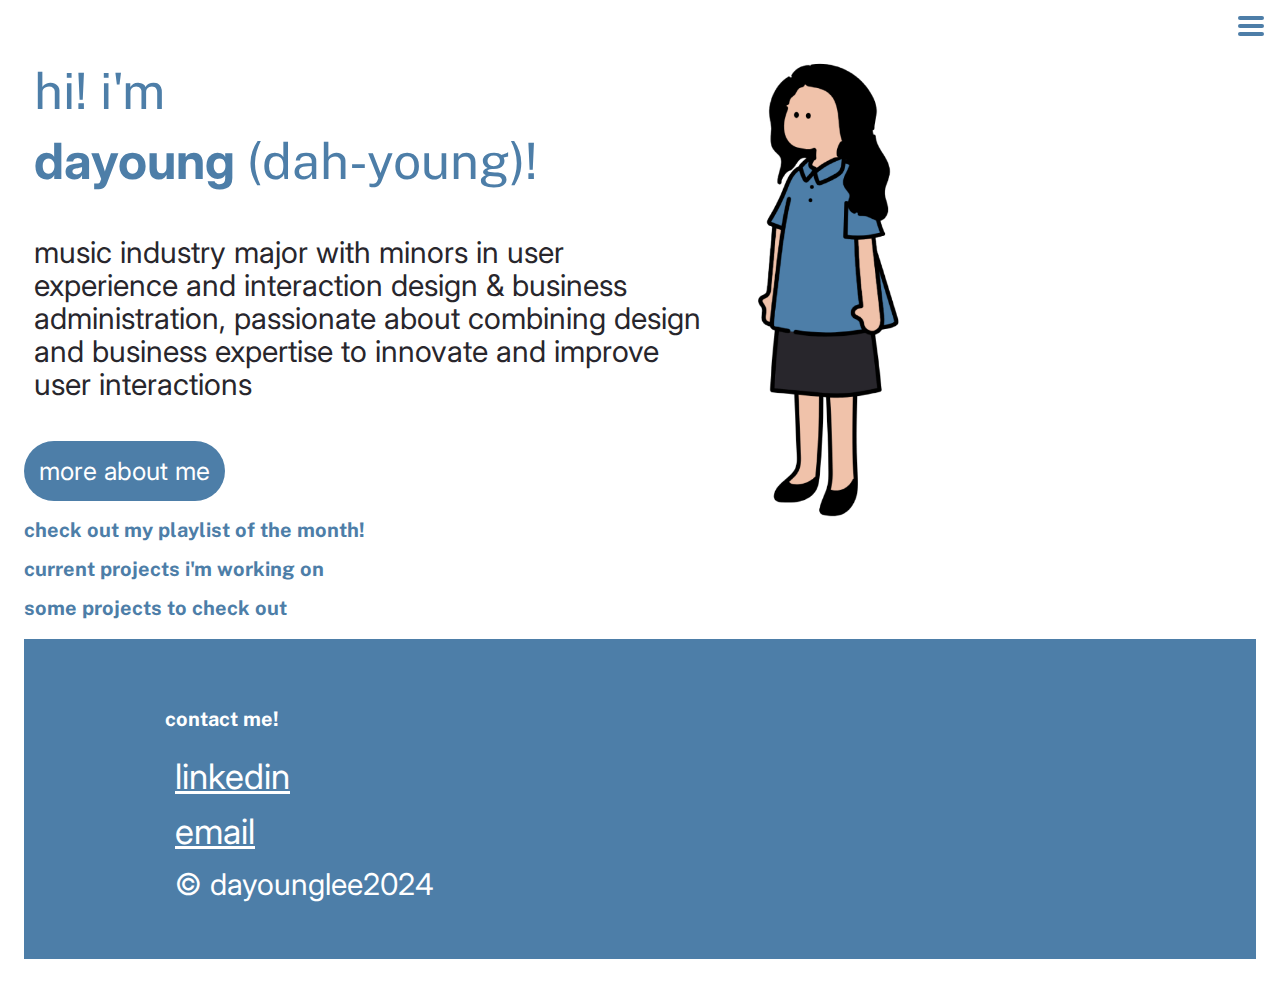
==== index.html @ 476593b4 ":memo:" ====
<!DOCTYPE html>
<html lang="en">
<head>
 <meta charset="UTF-8">
 <title>home</title>

 <link rel="normalize" href="styles/normalizesheet.css">
 <link rel="stylesheet" href="styles/stylesheet.css">
<link rel="aboutme" href="aboutme.html">
<link rel="myprojects" href="myprojects.html">
<link rel="resume" href="resume.html">
</head>

<body class="homepage">
    <header>
        <input type="checkbox" id="nav-toggle" class="nav-toggle" hidden>
        <label for="nav-toggle" class="nav-toggle-label">
            <span></span>
            <span></span>
            <span></span>
        </label>
        <nav>
            <ul>
                <li>about me!</li>
                    <a href="aboutme.html"></a>
                <li>resume!</li>
                    <a href="resume.html"></a>
                <li>my projects!</li>
                    <a href="myprojects.html"></a>
            </ul>
        </nav>
    </header>

    <h1>hi! i'm</h1>
    <h1><b>dayoung</b> (dah-young)!</h1>
    <p>music industry major with minors in user experience and interaction design & business administration, passionate about combining design and business expertise to innovate and improve user interactions</p>
<div class= "image-container">
    <img src="media/images/pictureofme.png" alt="homepageimage" width="210" >
</div>
<a href="aboutme.html" class="btn-link">more about me</a>

<!--insert playlist -->
<h3>
    check out my playlist of the month!
</h3>

<h3>current projects i'm working on</h3>

<h3>some projects to check out</h3>


<footer class ="footer">
    <div class="footer-content">
        <h3>contact me!</h3>
        <p><a href="https://www.linkedin.com/in/dayoung-lee-/" target="_blank">linkedin</a></p>
        <p><a href="mailto:dayounglee526@gmail.com">email</a></p>
        <p>&copy; dayounglee2024</p>
    </div>
</footer>



</body>
---- styles/normalizesheet.css ----
/*! normalize.css v8.0.1 | MIT License | github.com/necolas/normalize.css */

/* Document
   ========================================================================== */

/**
 * 1. Correct the line height in all browsers.
 * 2. Prevent adjustments of font size after orientation changes in iOS.
 */

 html {
    line-height: 1.15; /* 1 */
    -webkit-text-size-adjust: 100%; /* 2 */
  }
  
  /* Sections
     ========================================================================== */
  
  /**
   * Remove the margin in all browsers.
   */
  
  body {
    margin: 0;
  }
  
  /**
   * Render the `main` element consistently in IE.
   */
  
  main {
    display: block;
  }
  
  /**
   * Correct the font size and margin on `h1` elements within `section` and
   * `article` contexts in Chrome, Firefox, and Safari.
   */
  
  h1 {
    font-size: 2em;
    margin: 0.67em 0;
  }
  
  /* Grouping content
     ========================================================================== */
  
  /**
   * 1. Add the correct box sizing in Firefox.
   * 2. Show the overflow in Edge and IE.
   */
  
  hr {
    box-sizing: content-box; /* 1 */
    height: 0; /* 1 */
    overflow: visible; /* 2 */
  }
  
  /**
   * 1. Correct the inheritance and scaling of font size in all browsers.
   * 2. Correct the odd `em` font sizing in all browsers.
   */
  
  pre {
    font-family: monospace, monospace; /* 1 */
    font-size: 1em; /* 2 */
  }
  
  /* Text-level semantics
     ========================================================================== */
  
  /**
   * Remove the gray background on active links in IE 10.
   */
  
  a {
    background-color: transparent;
  }
  
  /**
   * 1. Remove the bottom border in Chrome 57-
   * 2. Add the correct text decoration in Chrome, Edge, IE, Opera, and Safari.
   */
  
  abbr[title] {
    border-bottom: none; /* 1 */
    text-decoration: underline; /* 2 */
    text-decoration: underline dotted; /* 2 */
  }
  
  /**
   * Add the correct font weight in Chrome, Edge, and Safari.
   */
  
  b,
  strong {
    font-weight: bolder;
  }
  
  /**
   * 1. Correct the inheritance and scaling of font size in all browsers.
   * 2. Correct the odd `em` font sizing in all browsers.
   */
  
  code,
  kbd,
  samp {
    font-family: monospace, monospace; /* 1 */
    font-size: 1em; /* 2 */
  }
  
  /**
   * Add the correct font size in all browsers.
   */
  
  small {
    font-size: 80%;
  }
  
  /**
   * Prevent `sub` and `sup` elements from affecting the line height in
   * all browsers.
   */
  
  sub,
  sup {
    font-size: 75%;
    line-height: 0;
    position: relative;
    vertical-align: baseline;
  }
  
  sub {
    bottom: -0.25em;
  }
  
  sup {
    top: -0.5em;
  }
  
  /* Embedded content
     ========================================================================== */
  
  /**
   * Remove the border on images inside links in IE 10.
   */
  
  img {
    border-style: none;
  }
  
  /* Forms
     ========================================================================== */
  
  /**
   * 1. Change the font styles in all browsers.
   * 2. Remove the margin in Firefox and Safari.
   */
  
  button,
  input,
  optgroup,
  select,
  textarea {
    font-family: inherit; /* 1 */
    font-size: 100%; /* 1 */
    line-height: 1.15; /* 1 */
    margin: 0; /* 2 */
  }
  
  /**
   * Show the overflow in IE.
   * 1. Show the overflow in Edge.
   */
  
  button,
  input { /* 1 */
    overflow: visible;
  }
  
  /**
   * Remove the inheritance of text transform in Edge, Firefox, and IE.
   * 1. Remove the inheritance of text transform in Firefox.
   */
  
  button,
  select { /* 1 */
    text-transform: none;
  }
  
  /**
   * Correct the inability to style clickable types in iOS and Safari.
   */
  
  button,
  [type="button"],
  [type="reset"],
  [type="submit"] {
    -webkit-appearance: button;
  }
  
  /**
   * Remove the inner border and padding in Firefox.
   */
  
  button::-moz-focus-inner,
  [type="button"]::-moz-focus-inner,
  [type="reset"]::-moz-focus-inner,
  [type="submit"]::-moz-focus-inner {
    border-style: none;
    padding: 0;
  }
  
  /**
   * Restore the focus styles unset by the previous rule.
   */
  
  button:-moz-focusring,
  [type="button"]:-moz-focusring,
  [type="reset"]:-moz-focusring,
  [type="submit"]:-moz-focusring {
    outline: 1px dotted ButtonText;
  }
  
  /**
   * Correct the padding in Firefox.
   */
  
  fieldset {
    padding: 0.35em 0.75em 0.625em;
  }
  
  /**
   * 1. Correct the text wrapping in Edge and IE.
   * 2. Correct the color inheritance from `fieldset` elements in IE.
   * 3. Remove the padding so developers are not caught out when they zero out
   *    `fieldset` elements in all browsers.
   */
  
  legend {
    box-sizing: border-box; /* 1 */
    color: inherit; /* 2 */
    display: table; /* 1 */
    max-width: 100%; /* 1 */
    padding: 0; /* 3 */
    white-space: normal; /* 1 */
  }
  
  /**
   * Add the correct vertical alignment in Chrome, Firefox, and Opera.
   */
  
  progress {
    vertical-align: baseline;
  }
  
  /**
   * Remove the default vertical scrollbar in IE 10+.
   */
  
  textarea {
    overflow: auto;
  }
  
  /**
   * 1. Add the correct box sizing in IE 10.
   * 2. Remove the padding in IE 10.
   */
  
  [type="checkbox"],
  [type="radio"] {
    box-sizing: border-box; /* 1 */
    padding: 0; /* 2 */
  }
  
  /**
   * Correct the cursor style of increment and decrement buttons in Chrome.
   */
  
  [type="number"]::-webkit-inner-spin-button,
  [type="number"]::-webkit-outer-spin-button {
    height: auto;
  }
  
  /**
   * 1. Correct the odd appearance in Chrome and Safari.
   * 2. Correct the outline style in Safari.
   */
  
  [type="search"] {
    -webkit-appearance: textfield; /* 1 */
    outline-offset: -2px; /* 2 */
  }
  
  /**
   * Remove the inner padding in Chrome and Safari on macOS.
   */
  
  [type="search"]::-webkit-search-decoration {
    -webkit-appearance: none;
  }
  
  /**
   * 1. Correct the inability to style clickable types in iOS and Safari.
   * 2. Change font properties to `inherit` in Safari.
   */
  
  ::-webkit-file-upload-button {
    -webkit-appearance: button; /* 1 */
    font: inherit; /* 2 */
  }
  
  /* Interactive
     ========================================================================== */
  
  /*
   * Add the correct display in Edge, IE 10+, and Firefox.
   */
  
  details {
    display: block;
  }
  
  /*
   * Add the correct display in all browsers.
   */
  
  summary {
    display: list-item;
  }
  
  /* Misc
     ========================================================================== */
  
  /**
   * Add the correct display in IE 10+.
   */
  
  template {
    display: none;
  }
  
  /**
   * Add the correct display in IE 10.
   */
  
  [hidden] {
    display: none;
  }
---- styles/stylesheet.css ----
@font-face {
    font-family: Inter;
    src: url(../media/fonts/Inter.woff2);
    font-weight: 100 900;
    font-style: normal;
}
@font-face {
    font-family: PublicSans;
    src: url(../media/fonts/PublicSans.woff2);
    font-weight: 100 900;
    font-style: normal;
}

html{
    background-color: #FFFFFF;
}

* {
    box-sizing: border-box;
}

body{
    padding: 16px;
}

header {
    padding: 1rem;
    position: relative;
}

header label {
    cursor: pointer;
    height: 1.25rem;
    position: fixed;
    right: 1rem;
    top: 1rem;
    width: 1.625rem;
    z-index: 1001;
}

header label span {
    background-color: #4D7EA8;
    border-radius: 2px;
    display: block;
    height: 4px;
    position: absolute;
    width: 100%;
    transform-origin: left;
}

header label span:nth-child(1) {
    top: 0;
}

header label span:nth-child(2) {
    top: 0.5rem;
}

header label span:nth-child(3) {
    top: 1rem;
}

nav {
    background: #FFFFFF;
    height: 100vh;
    width: 18.75rem;
    position: fixed;
    right: -300px;
    top: 0;
    z-index: 1000;
}

nav ul{
    list-style: none;
    margin: 0;
    padding: 4rem;
}

nav ul li{
    margin-bottom: 1rem;
}

nav ul li a {
    color: #28262C;
    text-decoration: none;
    font-size: 25px;
}

.nav-toggle:checked ~ nav{
    right:0;
}
.nav-toggle:checked ~ .nav-toggle-label span:nth-child(1){
    transform: rotate(45deg);
    top: -2px;
}

.nav-toggle:checked ~ .nav-toggle-label span:nth-child(2){
    opacity: 0;
}

.nav-toggle:checked~.nav-toggle-label span:nth-child(3){
    transform:rotate(-45deg);
}

footer{
    background-color: #4D7EA8;
    padding: 25px 0;
}

.footer-content{
    max-width: 1000px;
    margin: 0 auto;
    padding: 25px;
    text-align: left;
}

footer .footer-content p{
    color: #FFFFFF;
    font-size: 30px;
    font-family: "Inter";
    line-height: 1;
    margin: 0;
}

footer .footer-content a{
    color: #FFFFFF;
    font-size: 35px;
    font-family: "Inter";
}
footer .footer-content h3 {
    color: #FFFFFF;
    font-family: "PublicSans";
    font-size: 20px;
    font-weight: 700;
    padding: 0; 
    line-height: 1;
}
:link {
    font-family: "Inter";
    color: #28262C;
}
:visited{
    font-family: "Inter";
    color: #4D7EA8;
}

h1, h2{
    font-family: "PublicSans";
    color: #4D7EA8;
    font-size: 50px;
    font-weight: 400;
    line-height: 1;
    margin: 0;
    padding: 10px;
}
b {
    font-weight: 700;
    font-family: "Inter";
}

u{
    font-family: "Inter";
    color: #28262C;
    font-size: 20px;
}

h3, h4 {
    font-family: "Inter";
    color:#28262C;
    font-size: 1.8rem;
    line-height: 1.2rem;
}

.homepage p {
    color: #28262C;
    font-size: 30px;
    font-family: "Inter";
    line-height: 110%;
    width: 700px;
    padding: 10px;
      
}
.homepage h3{
    color:#4D7EA8;
    font-size: 20px;
    font-family: "PublicSans";
}

.btn-link{
    display: inline-block;
    padding: 15px;
    background-color: #4D7EA8;
    border-radius:30px;
    text-align: center;
    cursor: pointer;
    border: none;
    text-decoration: none;
    color:#FFFFFF;
    font-size: 25px;
}

.resumepage ul, p, li {
    font-family: "Inter";
    color: #28262C;
    font-style: normal;
    font-weight: 400;
    font-size: 25px;
}

.about-me-image {
    width: 500px;
    height: auto;
  display: block;
  margin: auto;
}

.resumepage p + ul li{
    font-family: "Inter";
    color: #28262C;
    font-style: normal;
    font-weight: 400;
    font-size: 12px;
}

.image-container{
    position: absolute;
    top: 0;
    left:700px;
    padding: 20px;
}

.resumepage h1, h2{
    text-align: center;
    margin: 0;

}
.resumepage h4{
    font-size: 16px;
}
.resumepage p{
    font-size:14px;
}

.TargetAudiencePicture{
    width:383px;
    height: auto;
    display: block;
    margin: auto;
}

.MiaHarrisonRectangle{
    width: 500px;
    padding:26px;
    line-height: 170%;
    background-color: #7E85C7;
    font-size: 20px;
    border-radius: 28px;
    display: block;
    margin: auto;
}

.MiaHarrisonRectangle h4{
    font-size: 40px;
    margin-top:1px;
    color: #FFFFFF;
    text-align: left;
}

.MiaHarrisonRectangle p{
    font-size: 30px;
    text-align: left;
    color:#FFFFFF;
}
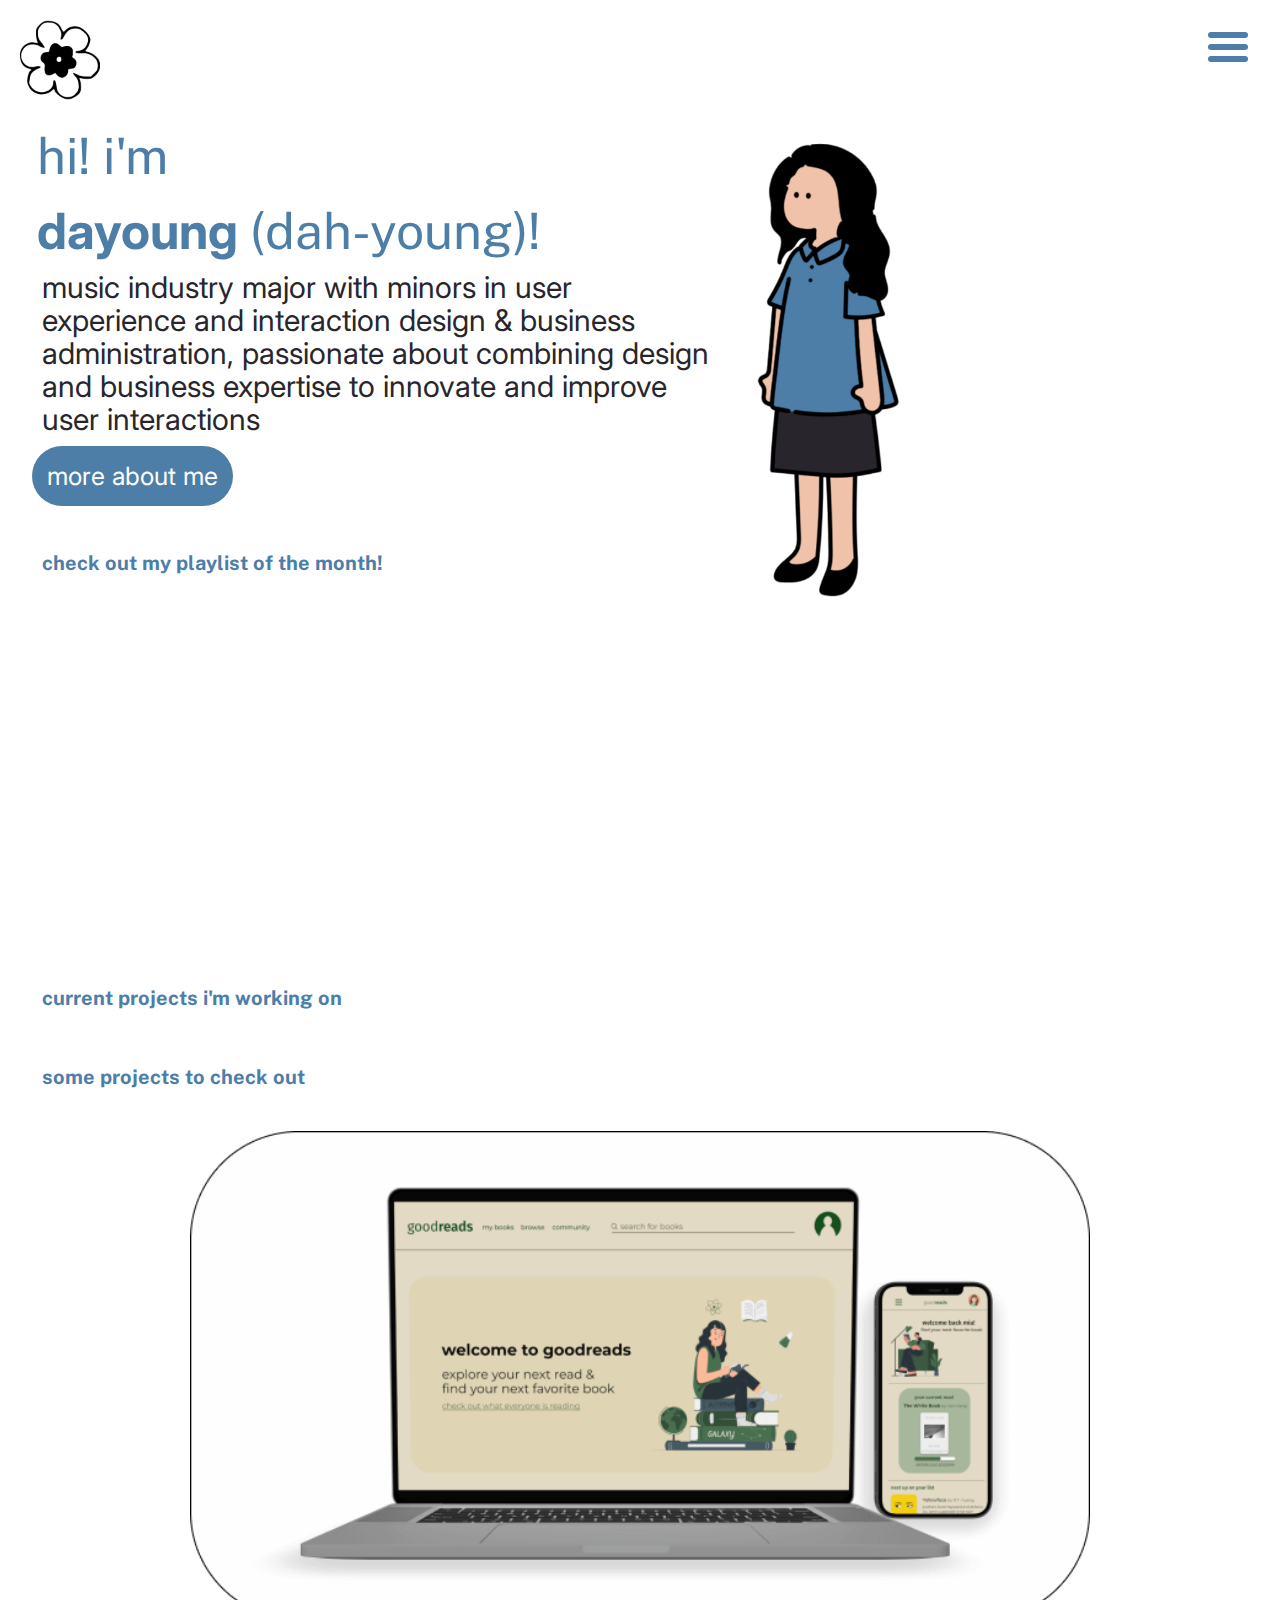
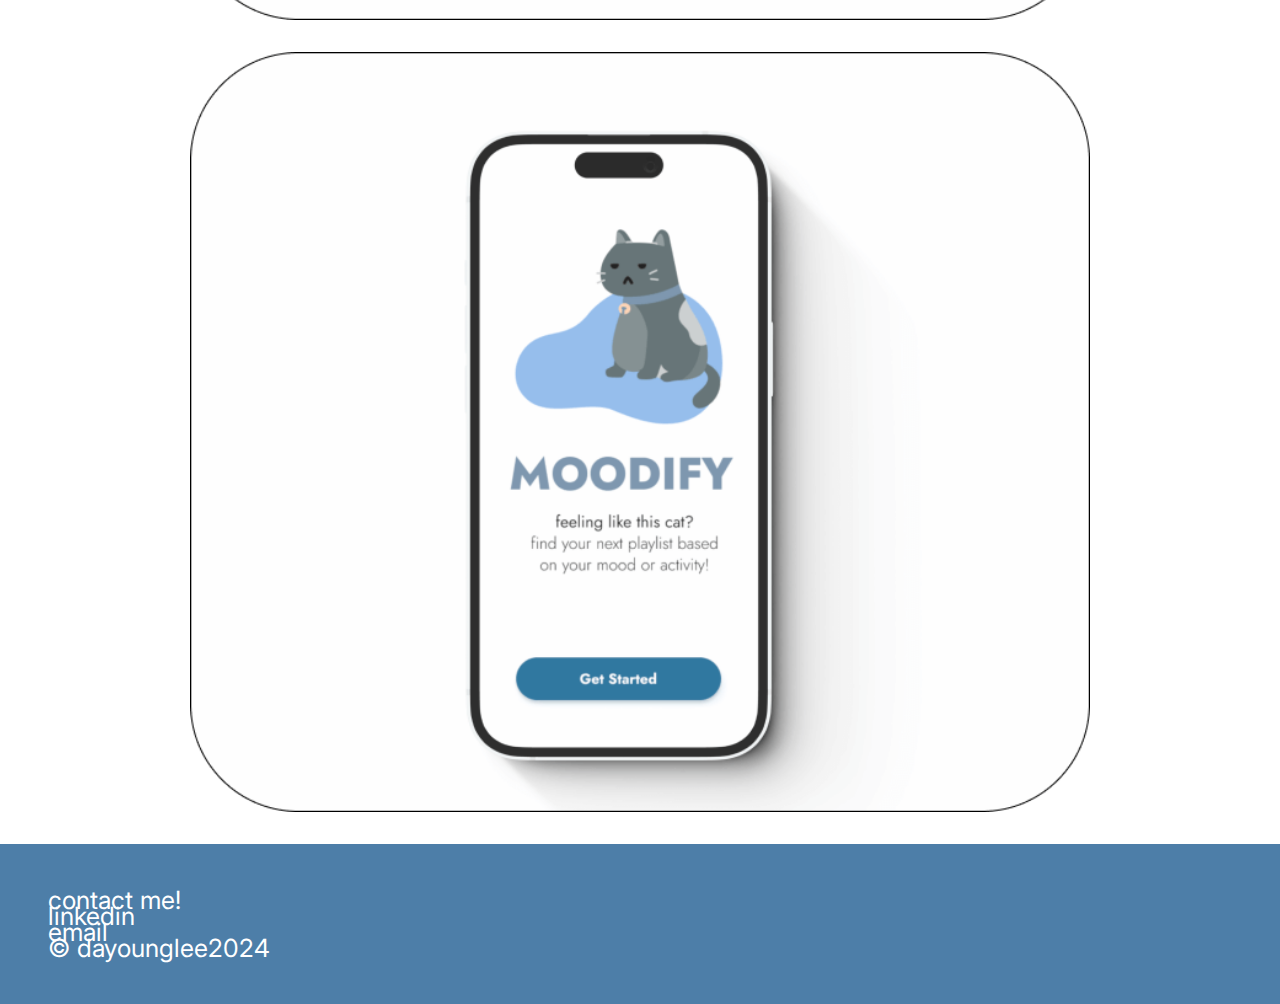
==== commit 3d65eeef: "Add features" ====
--- a/index.html
+++ b/index.html
@@ -12,6 +12,9 @@
 </head>
 
 <body class="homepage">
+    <a href="index.html" class="logo">
+        <img src="media/images/logo.png" alt="homepagelogo" width="60">
+    </a>
     <header>
         <input type="checkbox" id="nav-toggle" class="nav-toggle" hidden>
         <label for="nav-toggle" class="nav-toggle-label">
@@ -21,41 +24,43 @@
         </label>
         <nav>
             <ul>
-                <li>about me!</li>
-                    <a href="aboutme.html"></a>
-                <li>resume!</li>
-                    <a href="resume.html"></a>
-                <li>my projects!</li>
-                    <a href="myprojects.html"></a>
+                <li><a href="aboutme.html">about me!</a></li>
+                <li><a href="resume.html">resume!</a></li>
+                <li><a href="myprojects.html">my projects!</a></li>
             </ul>
         </nav>
     </header>
-
-    <h1>hi! i'm</h1>
-    <h1><b>dayoung</b> (dah-young)!</h1>
-    <p>music industry major with minors in user experience and interaction design & business administration, passionate about combining design and business expertise to innovate and improve user interactions</p>
+<section class="body-content">
+    <h1 class="hihomepage">hi! i'm</h1>
+    <h1 class="dayounghomepage"><b>dayoung</b> (dah-young)!</h1>
+    <p class="introhomepage">music industry major with minors in user experience and interaction design & business administration, passionate about combining design and business expertise to innovate and improve user interactions</p>
 <div class= "image-container">
-    <img src="media/images/pictureofme.png" alt="homepageimage" width="210" >
+    <img src="media/images/pictureofme.png" alt="homepageimage" width="210">
 </div>
 <a href="aboutme.html" class="btn-link">more about me</a>
 
-<!--insert playlist -->
 <h3>
     check out my playlist of the month!
 </h3>
 
+<iframe style="border-radius:12px" src="https://open.spotify.com/embed/playlist/3CpwSJPorOxnlAeedYcwXU?utm_source=generator&theme=0" width="100%" height="352" frameBorder="0" allowfullscreen="" allow="autoplay; clipboard-write; encrypted-media; fullscreen; picture-in-picture" loading="lazy"></iframe>
+
 <h3>current projects i'm working on</h3>
+
 
 <h3>some projects to check out</h3>
 
+</section>
+<div class="project-container">
+    <a href="projects-GOODREADS.html" target="_blank"><img src="media/images/GoodreadsMockup.png" class="goodreadsmockup-img"alt="goodreadsmockup" width="900"></a>
+    <img src="media/images/MockupMoodify.png" class="moodifymockup-img" alt="moodifymockup" width="900">
+</div>
 
 <footer class ="footer">
-    <div class="footer-content">
-        <h3>contact me!</h3>
-        <p><a href="https://www.linkedin.com/in/dayoung-lee-/" target="_blank">linkedin</a></p>
-        <p><a href="mailto:dayounglee526@gmail.com">email</a></p>
-        <p>&copy; dayounglee2024</p>
-    </div>
+    <p>contact me!</p>
+    <p><a href="https://www.linkedin.com/in/dayoung-lee-/" target="_blank">linkedin</a></p>
+    <p><a href="mailto:dayounglee526@gmail.com">email</a></p>
+    <p>&copy; dayounglee2024</p>
 </footer>
 
 
--- a/styles/stylesheet.css
+++ b/styles/stylesheet.css
@@ -13,36 +13,47 @@
 
 html{
     background-color: #FFFFFF;
+    margin: 0;
 }
 
 * {
     box-sizing: border-box;
-}
-
-body{
-    padding: 16px;
+    margin: 0;
+}
+
+.logo{
+    position: absolute;
+    top: 20px;
+    left: 20px;
+    z-index: 1000;
+}
+
+.logo img {
+    width: 80px;
+    height: auto;
+    cursor: pointer;
 }
 
 header {
-    padding: 1rem;
+    padding: 2rem;
     position: relative;
 }
 
 header label {
     cursor: pointer;
-    height: 1.25rem;
+    height: 2rem;
     position: fixed;
-    right: 1rem;
-    top: 1rem;
-    width: 1.625rem;
+    right: 2rem;
+    top: 2rem;
+    width: 2.5rem;
     z-index: 1001;
 }
 
 header label span {
     background-color: #4D7EA8;
-    border-radius: 2px;
-    display: block;
-    height: 4px;
+    border-radius: 3px;
+    display: block;
+    height: 6px;
     position: absolute;
     width: 100%;
     transform-origin: left;
@@ -53,11 +64,11 @@
 }
 
 header label span:nth-child(2) {
-    top: 0.5rem;
+    top: 0.75rem;
 }
 
 header label span:nth-child(3) {
-    top: 1rem;
+    top: 1.5rem;
 }
 
 nav {
@@ -83,7 +94,7 @@
 nav ul li a {
     color: #28262C;
     text-decoration: none;
-    font-size: 25px;
+    font-size: 30px;
 }
 
 .nav-toggle:checked ~ nav{
@@ -102,88 +113,89 @@
     transform:rotate(-45deg);
 }
 
-footer{
+.footer{
     background-color: #4D7EA8;
-    padding: 25px 0;
-}
-
-.footer-content{
-    max-width: 1000px;
-    margin: 0 auto;
-    padding: 25px;
-    text-align: left;
-}
-
-footer .footer-content p{
-    color: #FFFFFF;
-    font-size: 30px;
-    font-family: "Inter";
-    line-height: 1;
-    margin: 0;
-}
-
-footer .footer-content a{
-    color: #FFFFFF;
-    font-size: 35px;
-    font-family: "Inter";
-}
-footer .footer-content h3 {
-    color: #FFFFFF;
-    font-family: "PublicSans";
+    color: #ffffff;
+    text-align: left;
+    padding: 3rem;
+    padding-bottom: 3rem;
+    position: sticky;
+    width: 100%;
+}
+
+.footer p{
+    color: #ffffff;
+    font-size: 25px;
+    line-height: 1rem;
+}
+
+.footer a {
+    color: #ffffff;
+    text-decoration: none;
+    font-size: 25px;
+    line-height: 1rem;
+}
+:link {
+    font-family: "Inter";
+    color: #28262C;
+}
+:visited{
+    font-family: "Inter";
+    color: #4D7EA8;
+}
+
+b {
+    font-weight: 700;
+    font-family: "Inter";
+}
+
+u{
+    font-family: "Inter";
+    color: #28262C;
     font-size: 20px;
-    font-weight: 700;
-    padding: 0; 
-    line-height: 1;
-}
-:link {
-    font-family: "Inter";
-    color: #28262C;
-}
-:visited{
-    font-family: "Inter";
-    color: #4D7EA8;
-}
-
-h1, h2{
+}
+
+h3, h4 {
+    font-family: "Inter";
+    color:#28262C;
+    font-size: 1.8rem;
+    line-height: 1.2rem;
+}
+
+.hihomepage {
     font-family: "PublicSans";
     color: #4D7EA8;
     font-size: 50px;
     font-weight: 400;
     line-height: 1;
-    margin: 0;
-    padding: 10px;
-}
-b {
-    font-weight: 700;
-    font-family: "Inter";
-}
-
-u{
-    font-family: "Inter";
-    color: #28262C;
-    font-size: 20px;
-}
-
-h3, h4 {
-    font-family: "Inter";
-    color:#28262C;
-    font-size: 1.8rem;
-    line-height: 1.2rem;
-}
-
-.homepage p {
+    margin-top: 30px;
+    padding: 5px;
+}
+
+.dayounghomepage{
+    font-family: "PublicSans";
+    color: #4D7EA8;
+    font-size: 50px;
+    font-weight: 400;
+    line-height: 1;
+    margin-top: 15px;
+    padding: 5px;
+}
+.introhomepage{
+    line-height: 110%;
     color: #28262C;
     font-size: 30px;
     font-family: "Inter";
-    line-height: 110%;
     width: 700px;
     padding: 10px;
-      
 }
 .homepage h3{
     color:#4D7EA8;
     font-size: 20px;
     font-family: "PublicSans";
+    line-height: 120%;
+    margin-top: 35px;
+    padding: 10px;
 }
 
 .btn-link{
@@ -224,7 +236,7 @@
 
 .image-container{
     position: absolute;
-    top: 0;
+    top: 80px;
     left:700px;
     padding: 20px;
 }
@@ -271,3 +283,65 @@
     text-align: left;
     color:#FFFFFF;
 }
+
+.about-me h1{
+    text-align: center;
+    margin: 0;
+    padding: 20px;
+    font-size: 55px;
+    font-family: "PublicSans";
+    color: #4D7EA8;
+}
+
+.about-me h2{
+    text-align: left;
+    margin: 0;
+    padding: 10px;
+    font-size: 40px;
+    color:#28262C;
+    margin-top: 10px;
+}
+
+.about-me p{
+    text-align: left;
+    margin: 0;
+    padding: 10px;
+    font-size: 20px;
+    color:#28262C;
+}
+
+.about-me-content{
+    padding: 2rem;
+}
+
+.body-content {
+    padding: 2rem;
+}
+.goodreadsmockup-img {
+    display: block;
+    margin: auto;
+    padding-bottom: 2rem;
+}
+.moodifymockup-img {
+    display: block;
+    margin: auto;
+    padding-bottom: 2rem;
+}
+
+.myprojects h1{
+    text-align: center;
+    font-family: "PublicSans";
+    color: #4D7EA8;
+    font-size: 55px;
+    padding: 50px;
+    margin: 0;
+}
+
+.myprojects h3 {
+    text-align: left;
+    font-family: "PublicSans";
+    color: #28262C;
+    font-size: 35px;
+    padding: 50px;
+}
+
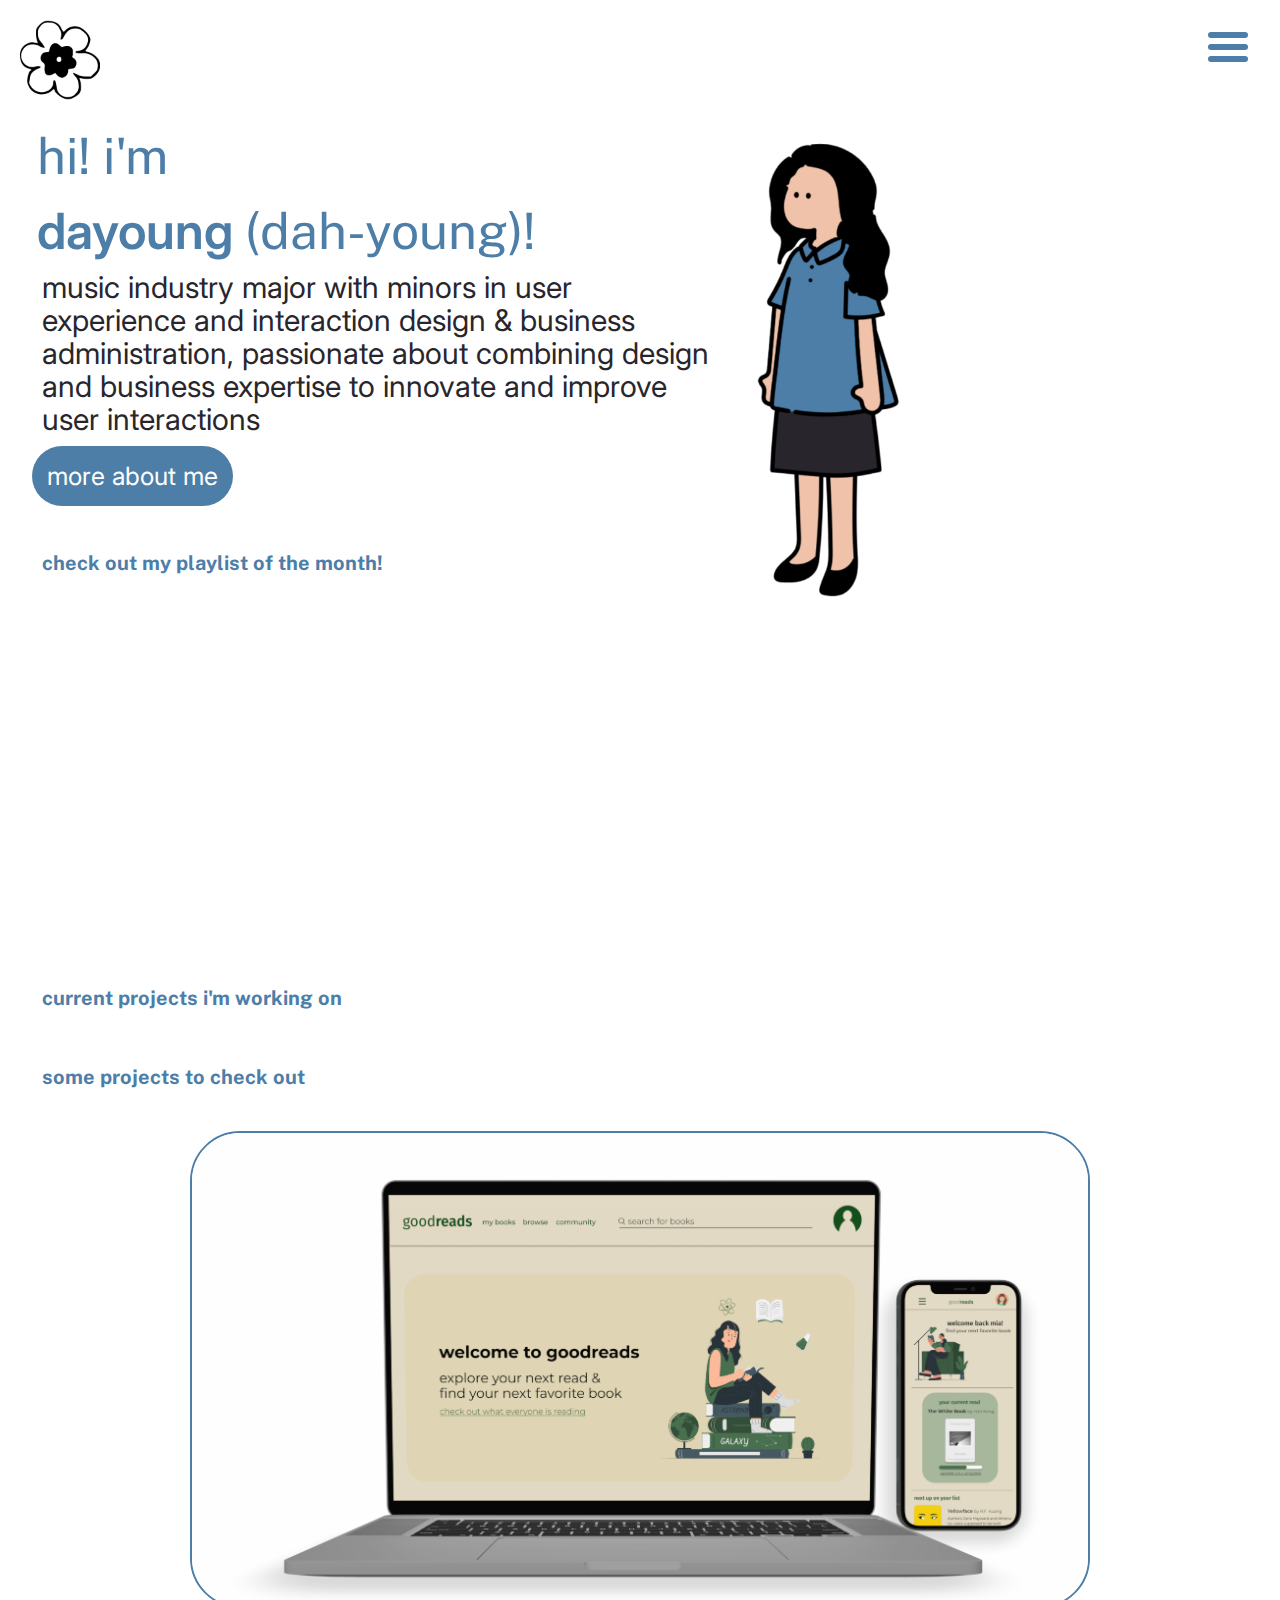
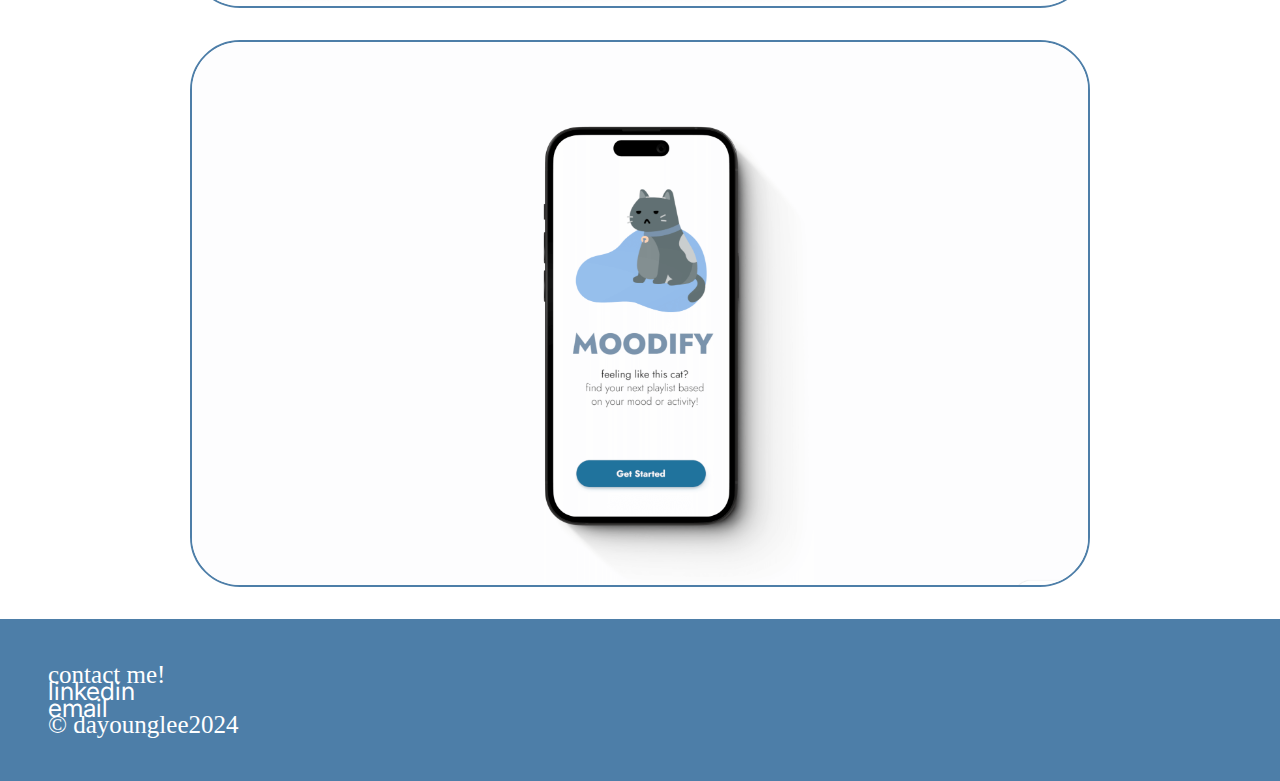
==== commit 9a729486: "Add styles" ====
--- a/index.html
+++ b/index.html
@@ -53,7 +53,7 @@
 </section>
 <div class="project-container">
     <a href="projects-GOODREADS.html" target="_blank"><img src="media/images/GoodreadsMockup.png" class="goodreadsmockup-img"alt="goodreadsmockup" width="900"></a>
-    <img src="media/images/MockupMoodify.png" class="moodifymockup-img" alt="moodifymockup" width="900">
+    <a href="projects-MOODIFY.html" target="_blank"><img src="media/images/MoodifyMockup.png" class="moodifymockup-img" alt="moodifymockup" width="900"></a>
 </div>
 
 <footer class ="footer">
--- a/styles/stylesheet.css
+++ b/styles/stylesheet.css
@@ -87,7 +87,7 @@
     padding: 4rem;
 }
 
-nav ul li{
+nav ul, nav li{
     margin-bottom: 1rem;
 }
 
@@ -145,7 +145,7 @@
 }
 
 b {
-    font-weight: 700;
+    font-weight: 600;
     font-family: "Inter";
 }
 
@@ -181,7 +181,7 @@
     margin-top: 15px;
     padding: 5px;
 }
-.introhomepage{
+.introhomepage {
     line-height: 110%;
     color: #28262C;
     font-size: 30px;
@@ -211,14 +211,6 @@
     font-size: 25px;
 }
 
-.resumepage ul, p, li {
-    font-family: "Inter";
-    color: #28262C;
-    font-style: normal;
-    font-weight: 400;
-    font-size: 25px;
-}
-
 .about-me-image {
     width: 500px;
     height: auto;
@@ -226,12 +218,13 @@
   margin: auto;
 }
 
-.resumepage p + ul li{
+.resume-content p,.resume-content ul, .resume-content li{
     font-family: "Inter";
     color: #28262C;
     font-style: normal;
     font-weight: 400;
-    font-size: 12px;
+    font-size: 13px;
+    line-height: 120%;
 }
 
 .image-container{
@@ -241,18 +234,113 @@
     padding: 20px;
 }
 
-.resumepage h1, h2{
+.resume-content h1{
     text-align: center;
-    margin: 0;
-
-}
+    font-family: "PublicSans";
+    color: #4D7EA8;
+    font-size: 40px;
+    font-weight: 400;
+    line-height: 110%;
+    padding: 20px;
+    margin: 0;
+}
+
+.resume-content h2{
+    text-align: center;
+    font-family: "PublicSans";
+    color: #4D7EA8;
+    font-size: 35px;
+    font-weight: 400;
+    line-height: 120%;
+    padding: 20px;
+    margin: 0;
+}
+.resume-content{
+    padding: 2rem;
+}
+
 .resumepage h4{
-    font-size: 16px;
-}
-.resumepage p{
-    font-size:14px;
-}
-
+    font-size: 15px;
+    color: #28262C;
+    font-family: "Inter";
+    line-height: 120%;
+    font-weight: 400;
+}
+
+.minor{
+    color: #28262C;
+    font-family: "Inter";
+    line-height: 120%;
+    font-weight: 400;
+    margin-left: 15px;
+}
+.chorus ,.sony ,.venice, .zync ,.scorekeepers,.sota{
+    margin-top: 1.5rem;;
+}
+
+.moodify-content{
+    padding: 2rem;
+}
+.moodify h1{
+    font-family: "PublicSans";
+    color: #4D7EA8;
+    font-size: 50px;
+    font-weight: 400;
+    line-height: 110%;
+    margin-top: 40px;
+}
+
+.moodify h3{
+    font-family: "Inter";
+    color: #28262C;
+    font-size: 20px;
+    font-weight: 400;
+    line-height: 120%;
+    font-weight: 600;
+}
+
+.moodify-content ul, .moodify-content li, .moodify-content p{
+    font-family: "Inter";
+    color: #28262C;
+    font-style: normal;
+    font-weight: 400;
+    font-size: 15px;
+    line-height: 120%;
+}
+
+.goodreads-content{
+    padding: 2rem;
+}
+
+.goodreadsbold{
+    font-weight: 600;
+    font-family: "Inter";
+    color:#28262C;
+    font-size: 15px;
+}
+.goodreads h1{
+    font-family: "PublicSans";
+    color: #4D7EA8;
+    font-size: 50px;
+    font-weight: 400;
+    line-height: 120%;
+    margin-top: 40px;
+}
+.goodreads h3{
+    font-family: "Inter";
+    color: #28262C;
+    font-size: 25px;
+    font-weight: 400;
+    line-height: 200%;
+    font-weight: 600;
+}
+.goodreads-content ul, .goodreads-content li, .goodreads-content p{
+    font-family: "Inter";
+    color: #28262C;
+    font-weight: 400;
+    font-size: 15px;
+    line-height: 120%;
+}
 .TargetAudiencePicture{
     width:383px;
     height: auto;
@@ -291,23 +379,37 @@
     font-size: 55px;
     font-family: "PublicSans";
     color: #4D7EA8;
+    line-height: 110%;
 }
 
 .about-me h2{
     text-align: left;
+    font-family: "Inter";
     margin: 0;
     padding: 10px;
     font-size: 40px;
     color:#28262C;
     margin-top: 10px;
+    line-height: 110%;
 }
 
 .about-me p{
     text-align: left;
     margin: 0;
     padding: 10px;
-    font-size: 20px;
+    font-size: 15px;
+    font-family: "Inter";
     color:#28262C;
+    line-height: 120%;
+}
+
+.about-me-content ul, .about-me-content li{
+    font-family: "Inter";
+    color: #28262C;
+    font-style: normal;
+    font-weight: 400;
+    font-size: 15px;
+    line-height: 120%;
 }
 
 .about-me-content{
@@ -320,12 +422,17 @@
 .goodreadsmockup-img {
     display: block;
     margin: auto;
-    padding-bottom: 2rem;
-}
+    margin-bottom: 2rem;
+    border: 2px solid #4D7EA8;
+    border-radius: 50px;
+}
+
 .moodifymockup-img {
     display: block;
     margin: auto;
-    padding-bottom: 2rem;
+    margin-bottom: 2rem;
+    border: 2px solid #4D7EA8;
+    border-radius: 50px;
 }
 
 .myprojects h1{
@@ -345,3 +452,4 @@
     padding: 50px;
 }
 
+
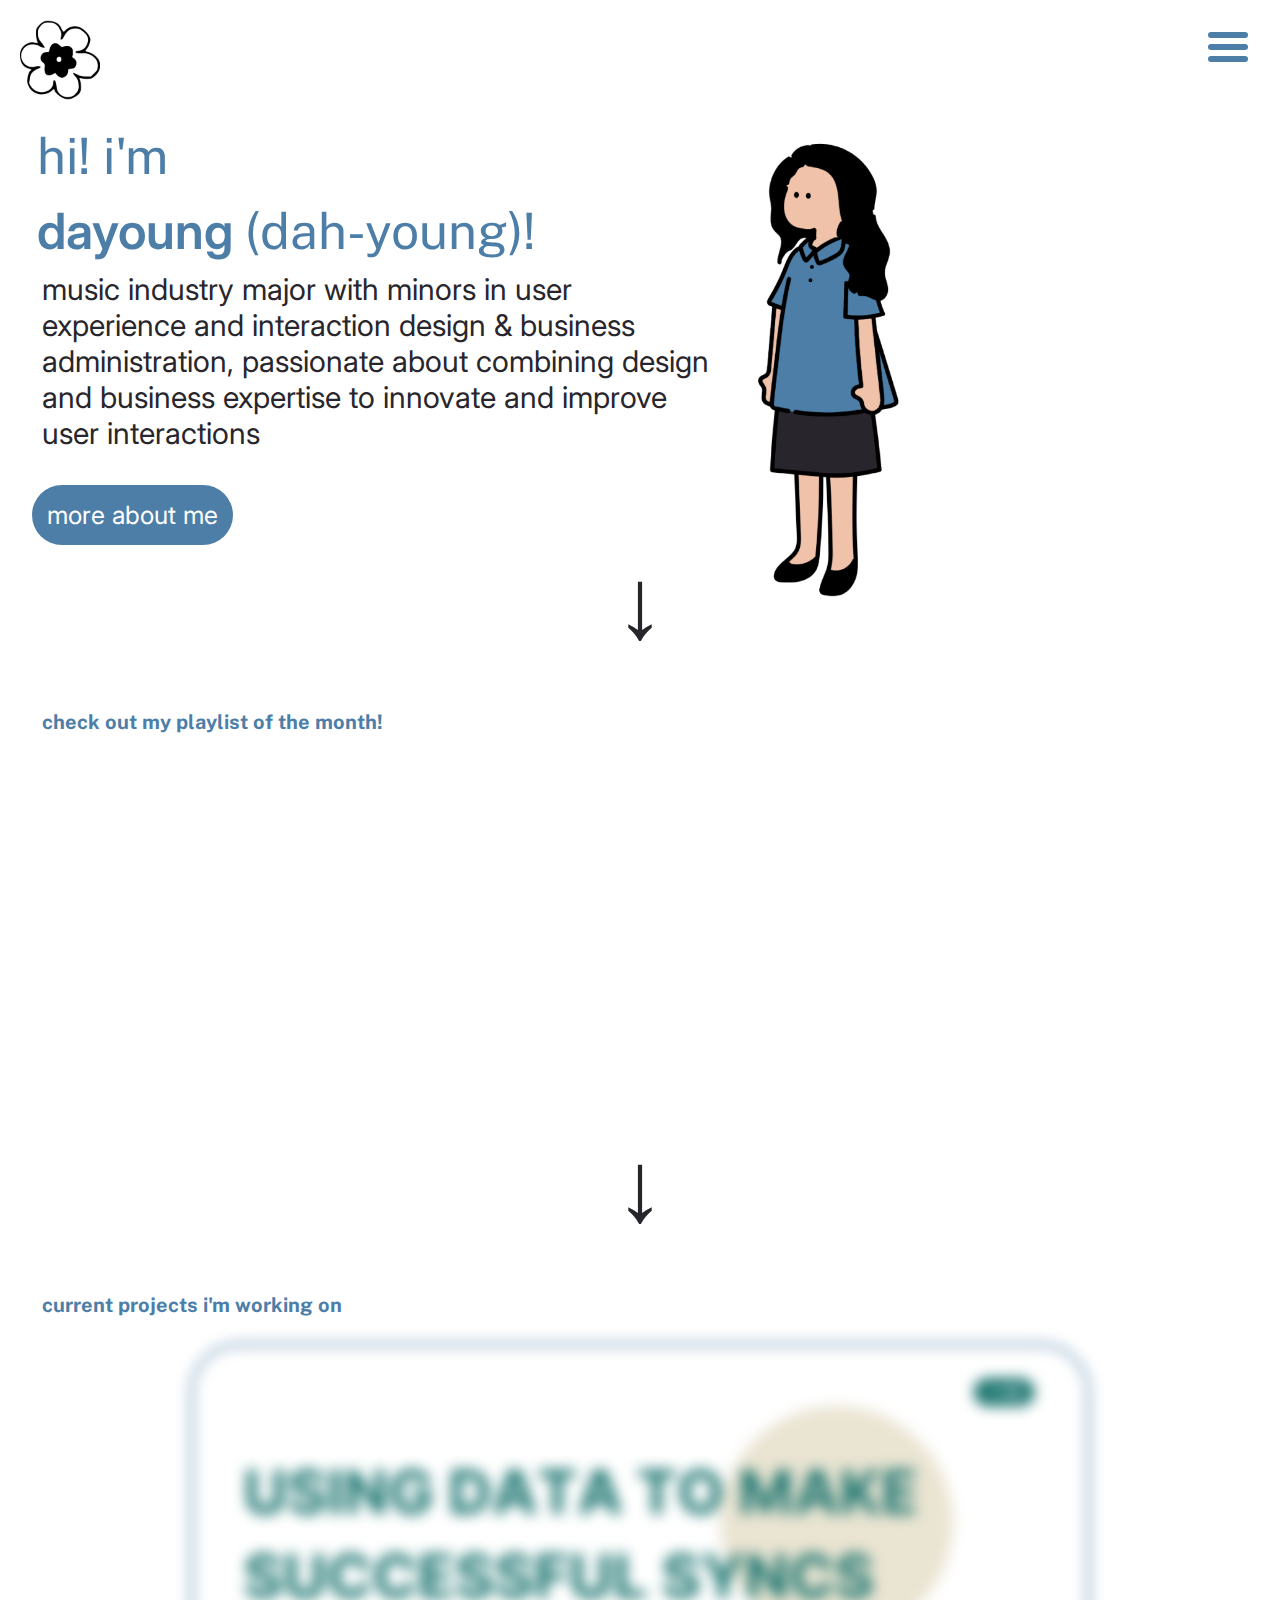
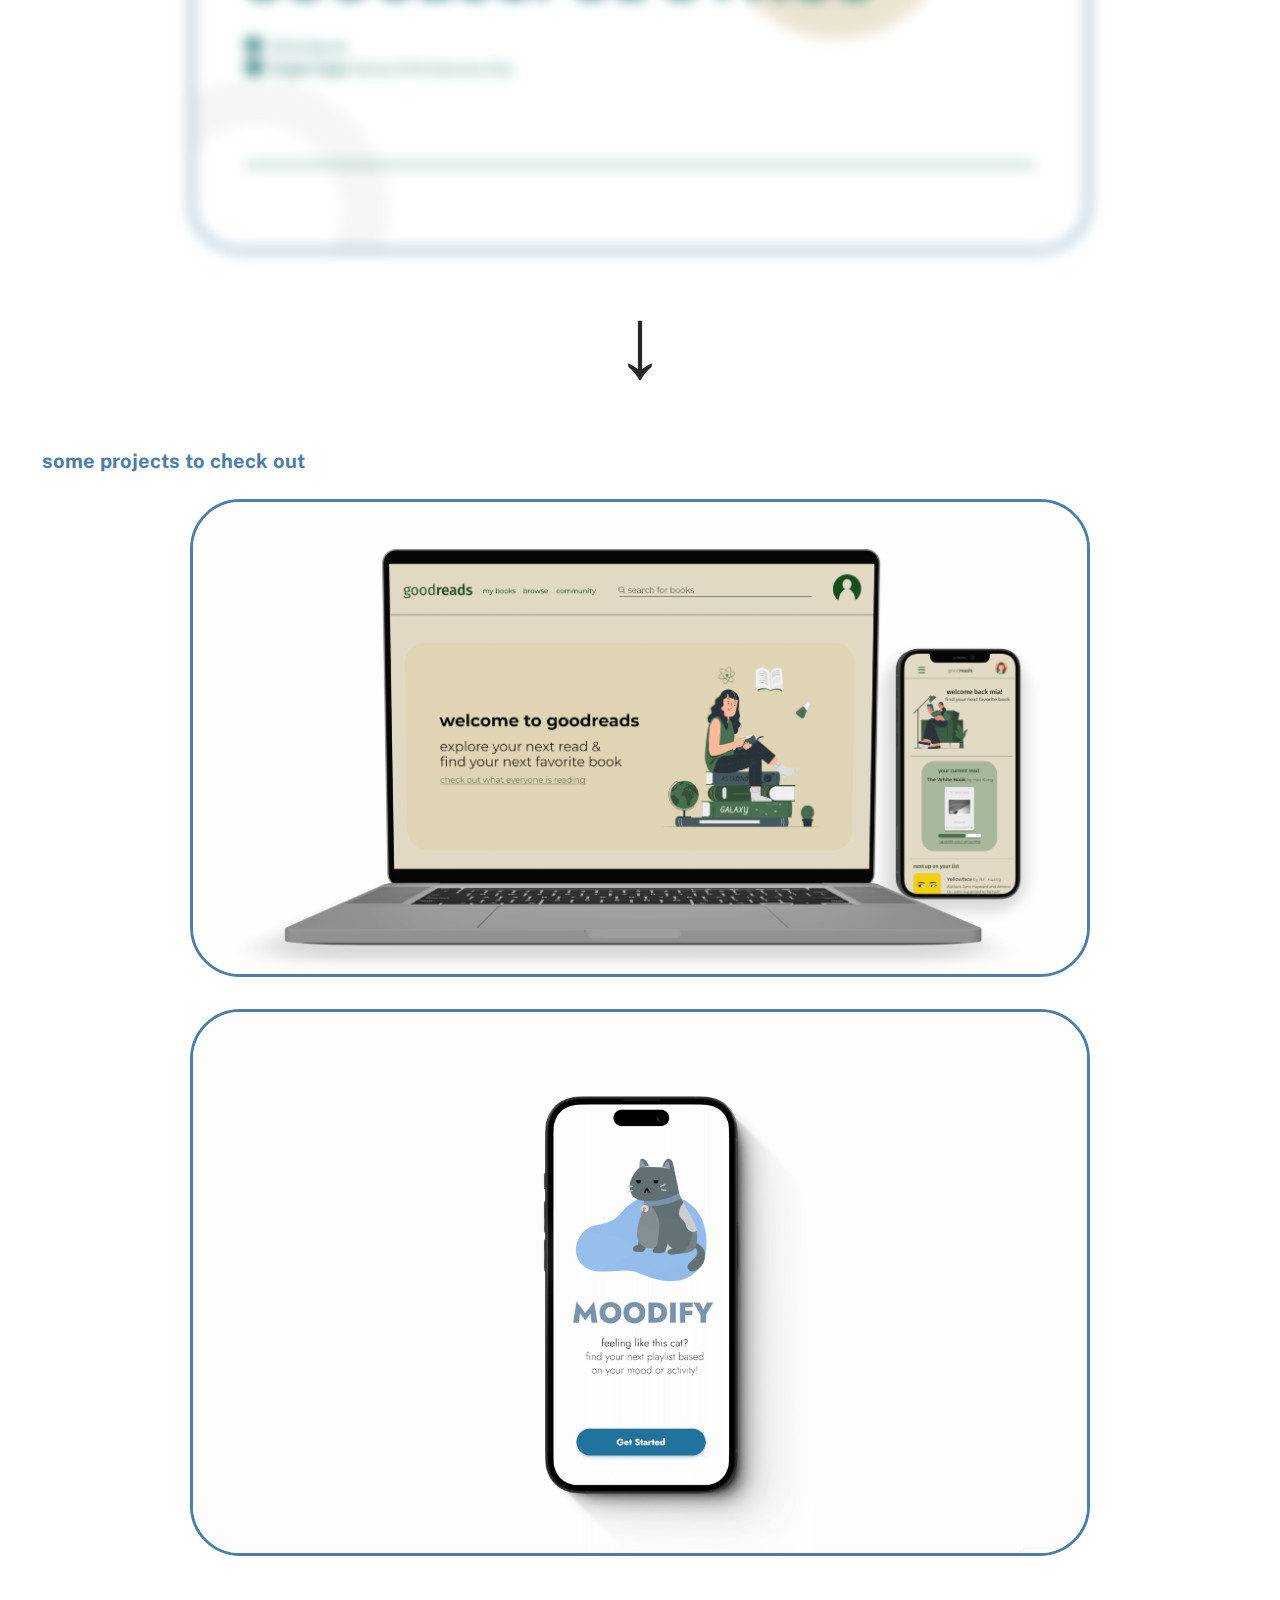
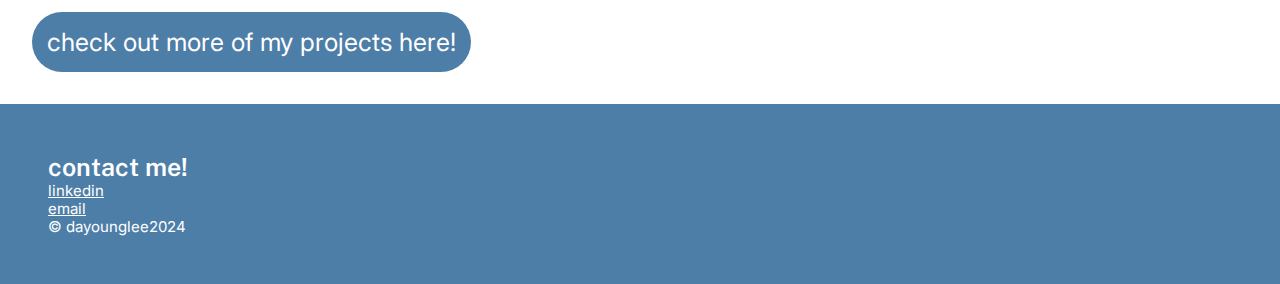
==== commit 75167d98: "Add Info" ====
--- a/index.html
+++ b/index.html
@@ -38,29 +38,42 @@
     <img src="media/images/pictureofme.png" alt="homepageimage" width="210">
 </div>
 <a href="aboutme.html" class="btn-link">more about me</a>
+<p class="down-arrow">&#8595;</p>
 
 <h3>
     check out my playlist of the month!
 </h3>
 
-<iframe style="border-radius:12px" src="https://open.spotify.com/embed/playlist/3CpwSJPorOxnlAeedYcwXU?utm_source=generator&theme=0" width="100%" height="352" frameBorder="0" allowfullscreen="" allow="autoplay; clipboard-write; encrypted-media; fullscreen; picture-in-picture" loading="lazy"></iframe>
+<iframe 
+    style="width: 100%; height: 380px; border: none; border-radius: 12px;" 
+    src="https://open.spotify.com/embed/playlist/3CpwSJPorOxnlAeedYcwXU?utm_source=generator&theme=0"
+    allow="autoplay; clipboard-write; encrypted-media; fullscreen; picture-in-picture" 
+    loading="lazy">
+</iframe>
+<p class="down-arrow">&#8595;</p>
+
 
 <h3>current projects i'm working on</h3>
+    <img src="media/images/CurrentProjectPicture.png" class="currentprojectpicture" alt="currentprojectpicture" width="900">
 
 
+<p class="down-arrow">&#8595;</p>
 <h3>some projects to check out</h3>
 
-</section>
+
 <div class="project-container">
-    <a href="projects-GOODREADS.html" target="_blank"><img src="media/images/GoodreadsMockup.png" class="goodreadsmockup-img"alt="goodreadsmockup" width="900"></a>
+    <a href="projects-GOODREADS.html" target="_blank"><img src="media/images/GoodreadsMockup.png" class="goodreadsmockup-img" alt="goodreadsmockup" width="900"></a>
     <a href="projects-MOODIFY.html" target="_blank"><img src="media/images/MoodifyMockup.png" class="moodifymockup-img" alt="moodifymockup" width="900"></a>
 </div>
-
+<a href="myprojects.html" class="myprojectsbtn-link">check out more of my projects here!</a>
+</section>
 <footer class ="footer">
-    <p>contact me!</p>
-    <p><a href="https://www.linkedin.com/in/dayoung-lee-/" target="_blank">linkedin</a></p>
-    <p><a href="mailto:dayounglee526@gmail.com">email</a></p>
-    <p>&copy; dayounglee2024</p>
+    <p class="contact-me">contact me!</p>
+    <p class="contact-me-links">
+        <a href="https://www.linkedin.com/in/dayoung-lee-/" target="_blank">linkedin</a>
+        <a href="mailto:dayounglee526@gmail.com">email</a>
+    </p>
+    <p class="footer-content">&copy; dayounglee2024</p>
 </footer>
 
 
--- a/styles/stylesheet.css
+++ b/styles/stylesheet.css
@@ -22,12 +22,17 @@
 }
 
 .logo{
-    position: absolute;
+    position: fixed;
     top: 20px;
     left: 20px;
     z-index: 1000;
 }
-
+.down-arrow{
+    font-size: 100px;
+    text-align: center;
+    line-height: 120%;
+    color: #28262C;
+}
 .logo img {
     width: 80px;
     height: auto;
@@ -123,25 +128,39 @@
     width: 100%;
 }
 
-.footer p{
+.footer .contact-me {
+    font-size: 25px;
+    line-height: 120%;
+    font-weight: 600;
+    font-family: "PublicSans";
+    color: #FFFFFF;
+
+}
+
+.footer .contact-me-links a:link, .footer .contact-me-links a:visited{
     color: #ffffff;
-    font-size: 25px;
-    line-height: 1rem;
-}
-
-.footer a {
-    color: #ffffff;
-    text-decoration: none;
-    font-size: 25px;
-    line-height: 1rem;
-}
-:link {
-    font-family: "Inter";
-    color: #28262C;
-}
+    font-size: 15px;
+    line-height: 120%;
+    font-family: "Inter";
+    display: block;
+    font-weight: 400;
+
+}
+.footer .footer-content{
+    color:#FFFFFF;
+    font-size: 15px;
+    font-family: "Inter";
+    line-height: 120%;
+}
+
 :visited{
-    font-family: "Inter";
-    color: #4D7EA8;
+    color: #4D7EA8;
+    font-family: "Inter";
+}
+
+:link{
+    color: #28262C;
+    font-family: "Inter";
 }
 
 b {
@@ -152,7 +171,7 @@
 u{
     font-family: "Inter";
     color: #28262C;
-    font-size: 20px;
+    font-size: 15px;
 }
 
 h3, h4 {
@@ -181,8 +200,7 @@
     margin-top: 15px;
     padding: 5px;
 }
-.introhomepage {
-    line-height: 110%;
+.body-content .introhomepage {
     color: #28262C;
     font-size: 30px;
     font-family: "Inter";
@@ -209,6 +227,21 @@
     text-decoration: none;
     color:#FFFFFF;
     font-size: 25px;
+    margin-top: 1.5rem;
+}
+
+.myprojectsbtn-link{
+    display: inline-block;
+    padding: 15px;
+    background-color: #4D7EA8;
+    border-radius:30px;
+    text-align: center;
+    cursor: pointer;
+    border: none;
+    text-decoration: none;
+    color:#FFFFFF;
+    font-size: 25px;
+    margin-top: 1.5rem;
 }
 
 .about-me-image {
@@ -293,9 +326,9 @@
 .moodify h3{
     font-family: "Inter";
     color: #28262C;
-    font-size: 20px;
-    font-weight: 400;
-    line-height: 120%;
+    font-size: 23px;
+    font-weight: 400;
+    line-height: 200%;
     font-weight: 600;
 }
 
@@ -419,20 +452,32 @@
 .body-content {
     padding: 2rem;
 }
+
+.currentprojectpicture {
+    display: block;
+    margin: auto;
+    margin-top: 1rem;
+    margin-bottom: 2rem;
+    border: 3.5px solid #4D7EA8;
+    border-radius: 50px;
+    filter: blur(7px);
+}
 .goodreadsmockup-img {
     display: block;
     margin: auto;
     margin-bottom: 2rem;
-    border: 2px solid #4D7EA8;
+    border: 3.5px solid #4D7EA8;
     border-radius: 50px;
+    margin-top: 1rem;
 }
 
 .moodifymockup-img {
     display: block;
     margin: auto;
     margin-bottom: 2rem;
-    border: 2px solid #4D7EA8;
+    border: 3.5px solid #4D7EA8;
     border-radius: 50px;
+    margin-top: 1rem;
 }
 
 .myprojects h1{
@@ -450,6 +495,7 @@
     color: #28262C;
     font-size: 35px;
     padding: 50px;
-}
-
-
+    margin-bottom: -1.5rem;
+}
+
+
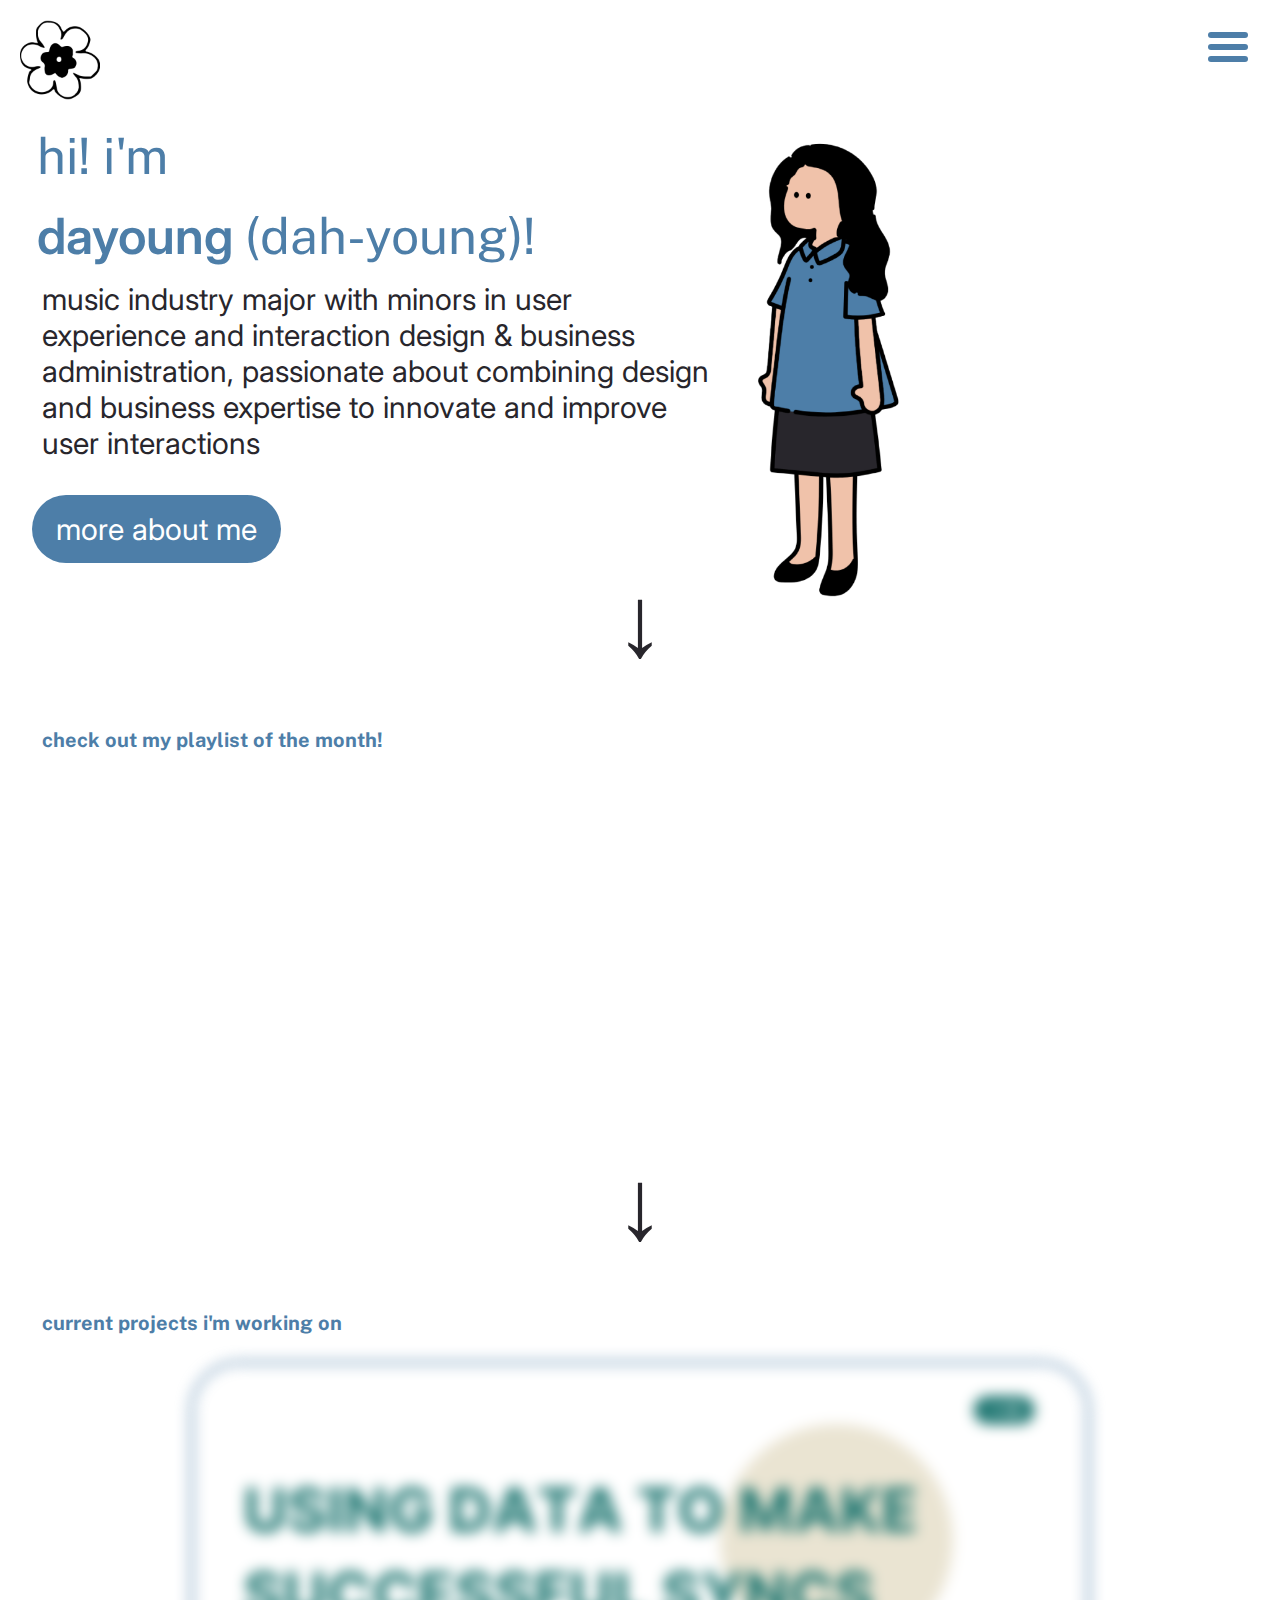
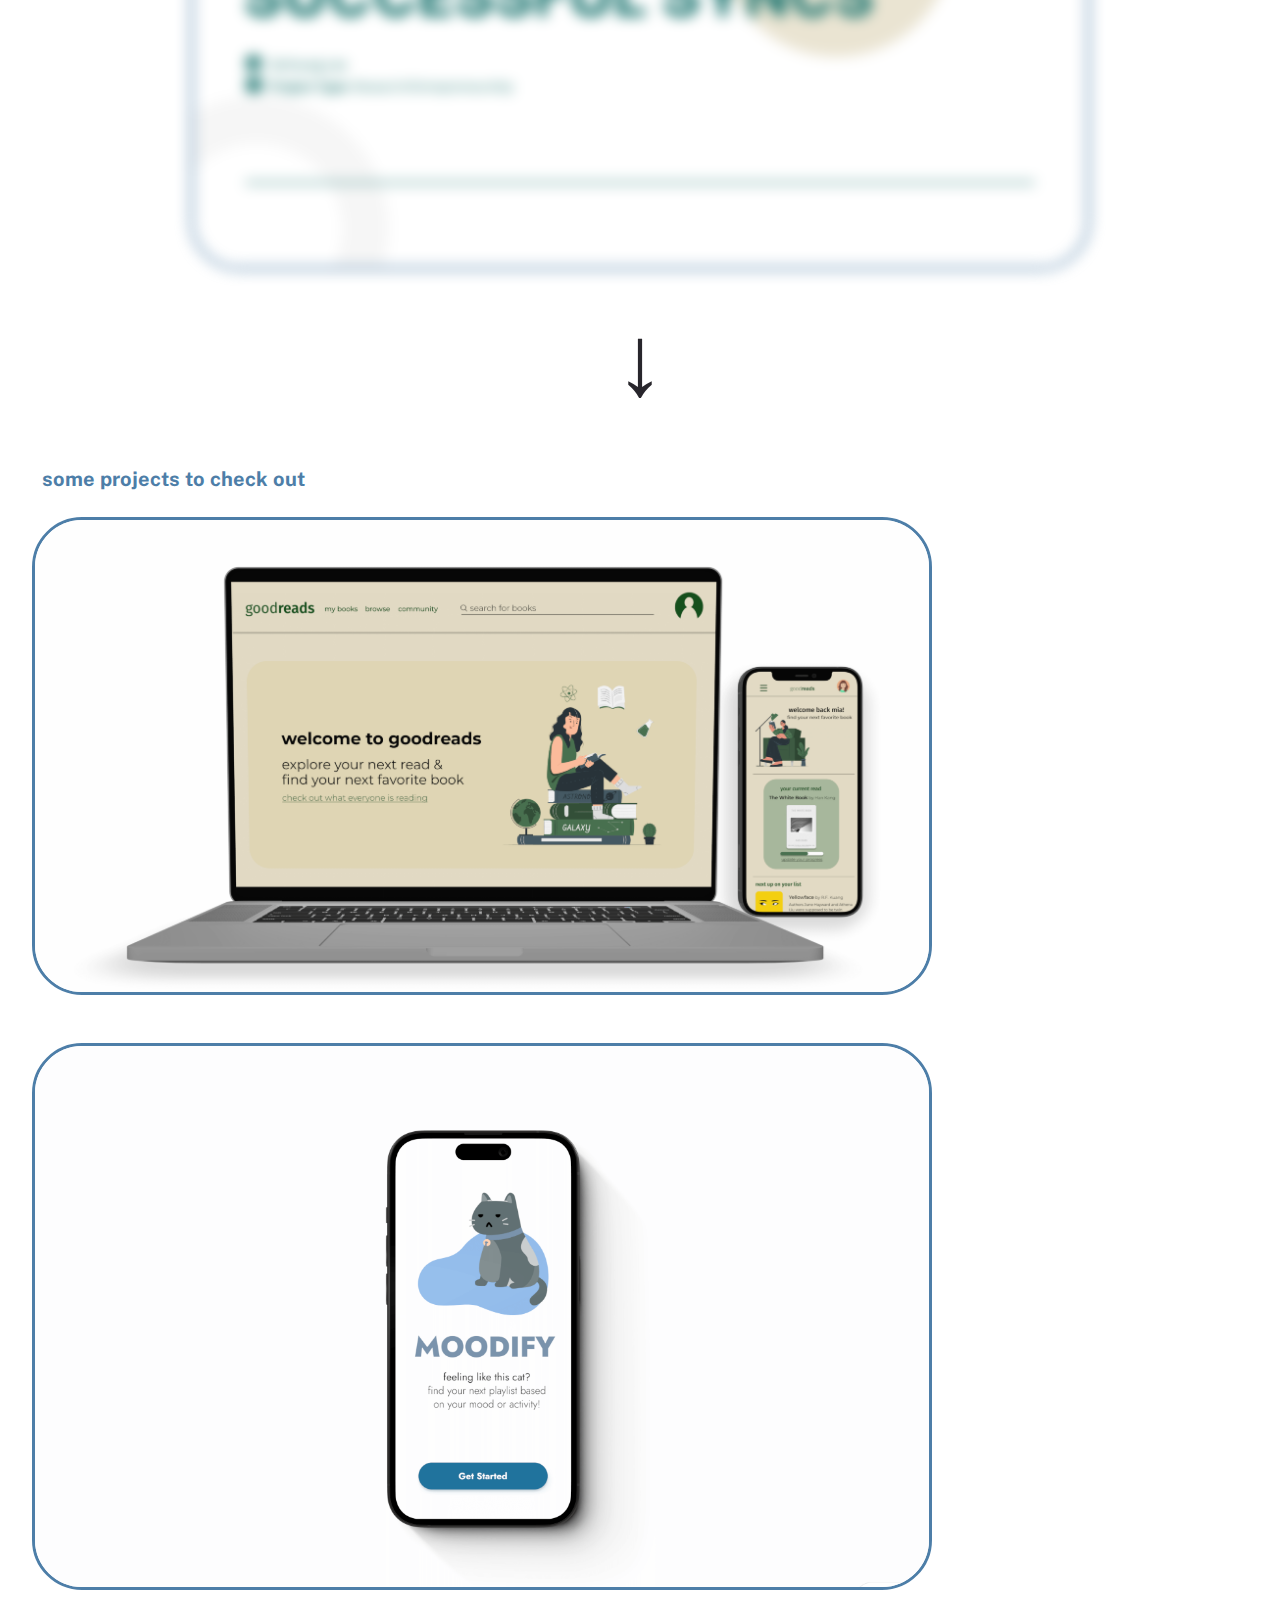
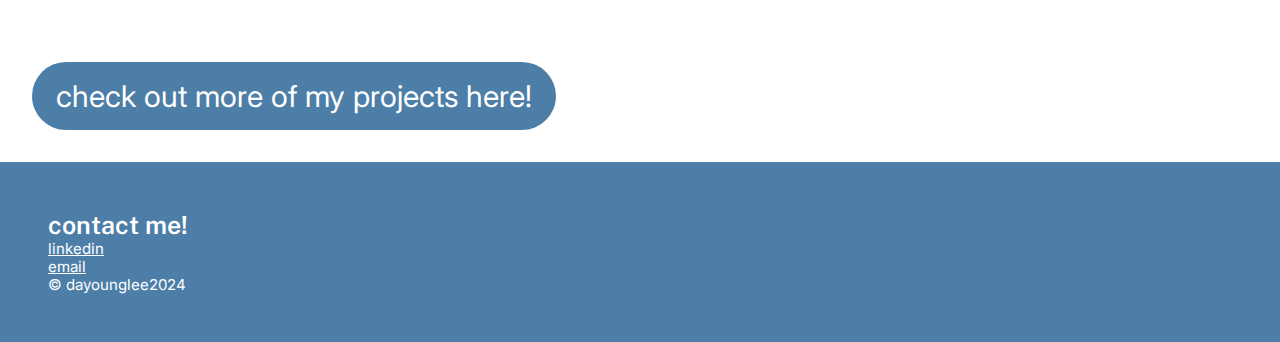
==== commit 62aebb37: "Update on Styles" ====
--- a/index.html
+++ b/index.html
@@ -32,7 +32,7 @@
     </header>
 <section class="body-content">
     <h1 class="hihomepage">hi! i'm</h1>
-    <h1 class="dayounghomepage"><b>dayoung</b> (dah-young)!</h1>
+    <h1 class="dayounghomepage"><b class="dayoungbold">dayoung</b> (dah-young)!</h1>
     <p class="introhomepage">music industry major with minors in user experience and interaction design & business administration, passionate about combining design and business expertise to innovate and improve user interactions</p>
 <div class= "image-container">
     <img src="media/images/pictureofme.png" alt="homepageimage" width="210">
--- a/styles/stylesheet.css
+++ b/styles/stylesheet.css
@@ -118,6 +118,13 @@
     transform:rotate(-45deg);
 }
 
+a{
+    font-family: "Inter";
+    color: #4D7EA8;
+    font-size: 15px;
+    line-height: 120%;
+}
+
 .footer{
     background-color: #4D7EA8;
     color: #ffffff;
@@ -164,14 +171,24 @@
 }
 
 b {
-    font-weight: 600;
-    font-family: "Inter";
+    font-weight: 500;
+    font-family: "Inter";
+    font-size: 18px;
+    line-height: 120%;
 }
 
 u{
     font-family: "Inter";
     color: #28262C;
-    font-size: 15px;
+    font-size: 18px;
+    line-height: 120%;
+}
+
+i{
+    font-family: "Inter";
+    color: #28262C;
+    font-size: 18px;
+    line-height: 110%;
 }
 
 h3, h4 {
@@ -191,7 +208,7 @@
     padding: 5px;
 }
 
-.dayounghomepage{
+.dayounghomepage {
     font-family: "PublicSans";
     color: #4D7EA8;
     font-size: 50px;
@@ -200,6 +217,13 @@
     margin-top: 15px;
     padding: 5px;
 }
+
+.dayoungbold{
+    font-weight: 600;
+    font-family: "Inter";
+    font-size: 50px;
+    color: #4D7EA8;
+}
 .body-content .introhomepage {
     color: #28262C;
     font-size: 30px;
@@ -218,29 +242,27 @@
 
 .btn-link{
     display: inline-block;
-    padding: 15px;
+    padding: 1rem 1.5rem;
     background-color: #4D7EA8;
-    border-radius:30px;
+    border-radius:40px;
     text-align: center;
     cursor: pointer;
-    border: none;
     text-decoration: none;
     color:#FFFFFF;
-    font-size: 25px;
+    font-size: 30px;
     margin-top: 1.5rem;
 }
 
 .myprojectsbtn-link{
     display: inline-block;
-    padding: 15px;
+    padding: 1rem 1.5rem;
     background-color: #4D7EA8;
-    border-radius:30px;
+    border-radius:40px;
     text-align: center;
     cursor: pointer;
-    border: none;
     text-decoration: none;
     color:#FFFFFF;
-    font-size: 25px;
+    font-size: 30px;
     margin-top: 1.5rem;
 }
 
@@ -256,10 +278,18 @@
     color: #28262C;
     font-style: normal;
     font-weight: 400;
-    font-size: 13px;
-    line-height: 120%;
-}
-
+    font-size: 15px;
+    line-height: 120%;
+}
+.resume-content .dates{
+    font-family: "Inter";
+    color: #28262C;
+    font-style: normal;
+    font-weight: 400;
+    font-size: 15px;
+    line-height: 120%;
+    font-style: italic;
+}
 .image-container{
     position: absolute;
     top: 80px;
@@ -293,11 +323,19 @@
 }
 
 .resumepage h4{
-    font-size: 15px;
-    color: #28262C;
-    font-family: "Inter";
-    line-height: 120%;
-    font-weight: 400;
+    font-size: 20px;
+    color: #28262C;
+    font-family: "Inter";
+    line-height: 120%;
+    font-weight: 400;
+}
+
+.resume-bold{
+    font-size: 20px;
+    color: #28262C;
+    font-family: "Inter";
+    line-height: 120%;
+    font-weight: 600;
 }
 
 .minor{
@@ -314,11 +352,12 @@
 .moodify-content{
     padding: 2rem;
 }
+
 .moodify h1{
     font-family: "PublicSans";
     color: #4D7EA8;
     font-size: 50px;
-    font-weight: 400;
+    font-weight: 600;
     line-height: 110%;
     margin-top: 40px;
 }
@@ -327,9 +366,8 @@
     font-family: "Inter";
     color: #28262C;
     font-size: 23px;
-    font-weight: 400;
+    font-weight: 800;
     line-height: 200%;
-    font-weight: 600;
 }
 
 .moodify-content ul, .moodify-content li, .moodify-content p{
@@ -355,7 +393,7 @@
     font-family: "PublicSans";
     color: #4D7EA8;
     font-size: 50px;
-    font-weight: 400;
+    font-weight: 600;
     line-height: 120%;
     margin-top: 40px;
 }
@@ -363,9 +401,8 @@
     font-family: "Inter";
     color: #28262C;
     font-size: 25px;
-    font-weight: 400;
+    font-weight: 800;
     line-height: 200%;
-    font-weight: 600;
 }
 .goodreads-content ul, .goodreads-content li, .goodreads-content p{
     font-family: "Inter";
@@ -375,34 +412,19 @@
     line-height: 120%;
 }
 .TargetAudiencePicture{
-    width:383px;
+    width: 900px;
     height: auto;
     display: block;
     margin: auto;
 }
 
-.MiaHarrisonRectangle{
-    width: 500px;
-    padding:26px;
-    line-height: 170%;
-    background-color: #7E85C7;
-    font-size: 20px;
-    border-radius: 28px;
+.GoodreadsLowFi1, .GoodreadsLowFi2 {
+    width: 900px;
+    height: auto;
     display: block;
     margin: auto;
-}
-
-.MiaHarrisonRectangle h4{
-    font-size: 40px;
-    margin-top:1px;
-    color: #FFFFFF;
-    text-align: left;
-}
-
-.MiaHarrisonRectangle p{
-    font-size: 30px;
-    text-align: left;
-    color:#FFFFFF;
+    margin-top: 2rem;
+    margin-bottom: 2rem;
 }
 
 .about-me h1{
@@ -449,7 +471,18 @@
     padding: 2rem;
 }
 
+.about-me-bold{
+    font-weight: 600;
+    font-family: "PublicSans";
+    color:#28262C;
+    font-size: 40px;
+}
+
 .body-content {
+    padding: 2rem;
+}
+
+.myprojects {
     padding: 2rem;
 }
 
@@ -462,40 +495,101 @@
     border-radius: 50px;
     filter: blur(7px);
 }
+
 .goodreadsmockup-img {
+    display: block;
+    margin-bottom: 3rem;
+    border: 3.5px solid #4D7EA8;
+    border-radius: 50px;
+    margin-top: 1rem;
+}
+
+.moodifymockup-img {
+    display: block;
+    margin-bottom: 3rem;
+    border: 3.5px solid #4D7EA8;
+    border-radius: 50px;
+    margin-top: 1rem;
+}
+
+.myprojects h1{
+    text-align: center;
+    font-family: "PublicSans";
+    color: #4D7EA8;
+    font-size: 55px;
+    margin: 0;
+    line-height: 120%;
+}
+
+.myprojects h3 {
+    text-align: left;
+    font-family: "PublicSans";
+    color: #28262C;
+    font-size: 25px;
+    padding: 1rem;
+    margin:0;
+    font-weight: 400;
+}
+
+.myprojects h2{
+    text-align: left;
+    font-family: "PublicSans";
+    color: #28262C;
+    font-weight: 500;
+    font-size: 35px;
+    line-height: 120%;
+    padding: 1rem;
+    margin: 0;
+    margin-top: 1rem;
+    text-decoration: underline;
+}
+
+.haveyaheardmockup-img {
     display: block;
     margin: auto;
     margin-bottom: 2rem;
     border: 3.5px solid #4D7EA8;
     border-radius: 50px;
-    margin-top: 1rem;
-}
-
-.moodifymockup-img {
-    display: block;
-    margin: auto;
-    margin-bottom: 2rem;
-    border: 3.5px solid #4D7EA8;
-    border-radius: 50px;
-    margin-top: 1rem;
-}
-
-.myprojects h1{
-    text-align: center;
-    font-family: "PublicSans";
-    color: #4D7EA8;
-    font-size: 55px;
-    padding: 50px;
-    margin: 0;
-}
-
-.myprojects h3 {
-    text-align: left;
-    font-family: "PublicSans";
-    color: #28262C;
-    font-size: 35px;
-    padding: 50px;
-    margin-bottom: -1.5rem;
-}
-
-
+    margin-top: 2rem;
+}
+.haveyaheard-content{
+    padding: 2rem;
+}
+
+.haveyaheard h1{
+    text-align: left;
+    font-family: "PublicSans";
+    color: #4D7EA8;
+    font-size: 50px;
+    margin: 0;
+    line-height: 120%;
+    font-weight: 600;
+}
+
+.haveyaheard h3{
+    text-align: left;
+    font-family: "Inter";
+    color: #28262C;
+    font-weight: 800;
+    font-size: 25px;
+    line-height: 200%;
+}
+
+.haveyaheard h2{
+    text-align: left;
+    font-family: "Inter";
+    color: #28262C;
+    font-weight: 500;
+    font-size: 25px;
+    line-height: 120%;
+}
+
+.haveyaheard ul, .haveyaheard li, .haveyaheard p{
+    font-family: "Inter";
+    color: #28262C;
+    font-style: normal;
+    font-weight: 400;
+    font-size: 15px;
+    line-height: 120%;
+}
+
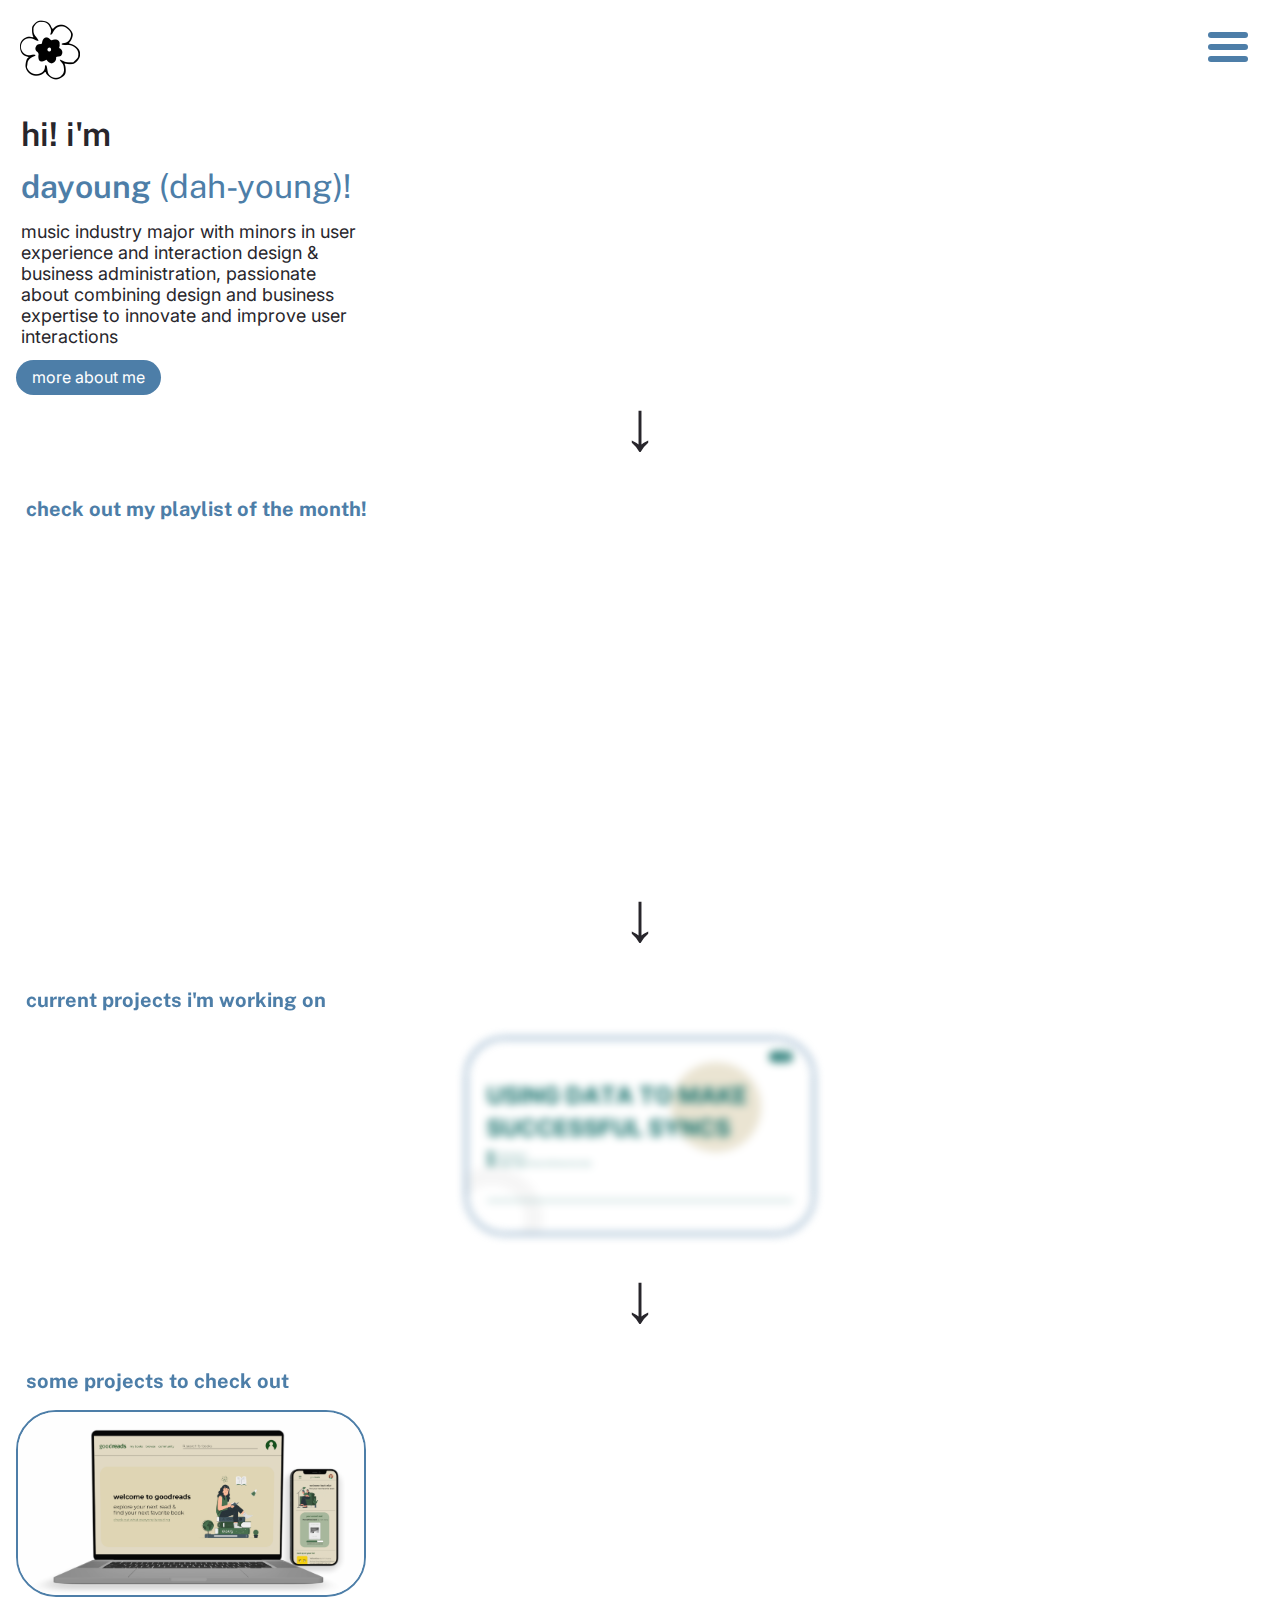
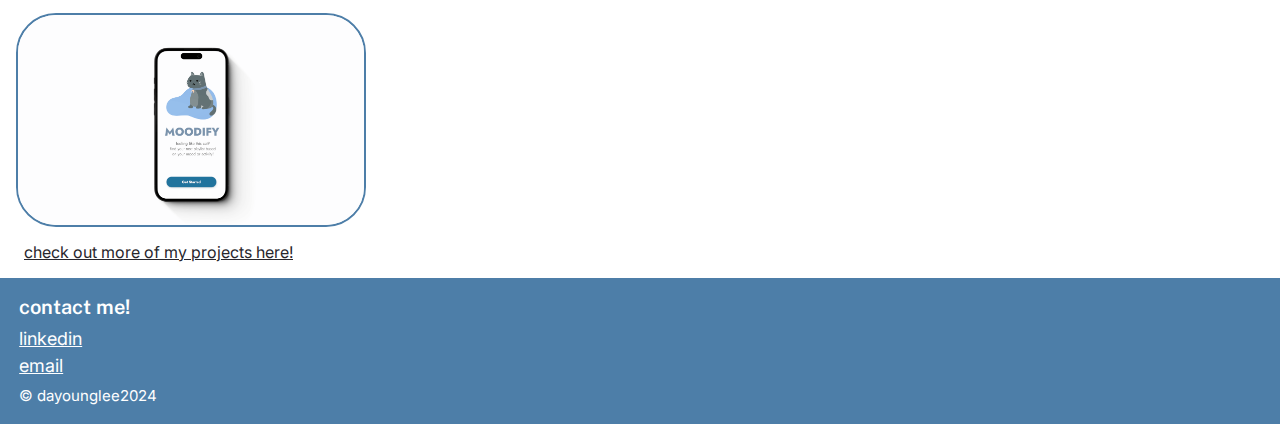
==== commit aa711f9b: "New Page and New Styles" ====
--- a/index.html
+++ b/index.html
@@ -2,6 +2,8 @@
 <html lang="en">
 <head>
  <meta charset="UTF-8">
+ <meta name="viewport" content="width=device-width, initial-scale=1.0">
+
  <title>home</title>
 
  <link rel="normalize" href="styles/normalizesheet.css">
@@ -34,9 +36,7 @@
     <h1 class="hihomepage">hi! i'm</h1>
     <h1 class="dayounghomepage"><b class="dayoungbold">dayoung</b> (dah-young)!</h1>
     <p class="introhomepage">music industry major with minors in user experience and interaction design & business administration, passionate about combining design and business expertise to innovate and improve user interactions</p>
-<div class= "image-container">
-    <img src="media/images/pictureofme.png" alt="homepageimage" width="210">
-</div>
+
 <a href="aboutme.html" class="btn-link">more about me</a>
 <p class="down-arrow">&#8595;</p>
 
@@ -45,16 +45,20 @@
 </h3>
 
 <iframe 
-    style="width: 100%; height: 380px; border: none; border-radius: 12px;" 
-    src="https://open.spotify.com/embed/playlist/3CpwSJPorOxnlAeedYcwXU?utm_source=generator&theme=0"
+    style="border-radius:12px; width:100%; border:none;" 
+    src="https://open.spotify.com/embed/playlist/1ccUWrYNsi6gJg0AsyesCB?utm_source=generator" 
+    height="352" 
+    allowfullscreen="" 
     allow="autoplay; clipboard-write; encrypted-media; fullscreen; picture-in-picture" 
     loading="lazy">
 </iframe>
+
 <p class="down-arrow">&#8595;</p>
 
 
 <h3>current projects i'm working on</h3>
-    <img src="media/images/CurrentProjectPicture.png" class="currentprojectpicture" alt="currentprojectpicture" width="900">
+<a href="currentproject.html" target="_blank"><img src="media/images/CurrentProjectPicture.png" class="currentprojectpicture" alt="currentprojectpicture" width="350"></a>
+
 
 
 <p class="down-arrow">&#8595;</p>
@@ -62,8 +66,8 @@
 
 
 <div class="project-container">
-    <a href="projects-GOODREADS.html" target="_blank"><img src="media/images/GoodreadsMockup.png" class="goodreadsmockup-img" alt="goodreadsmockup" width="900"></a>
-    <a href="projects-MOODIFY.html" target="_blank"><img src="media/images/MoodifyMockup.png" class="moodifymockup-img" alt="moodifymockup" width="900"></a>
+    <a href="projects-GOODREADS.html" target="_blank"><img src="media/images/GoodreadsMockup.png" class="goodreadsmockup-img" alt="goodreadsmockup" width="350"></a>
+    <a href="projects-MOODIFY.html" target="_blank"><img src="media/images/MoodifyMockup.png" class="moodifymockup-img" alt="moodifymockup" width="350"></a>
 </div>
 <a href="myprojects.html" class="myprojectsbtn-link">check out more of my projects here!</a>
 </section>
--- a/styles/stylesheet.css
+++ b/styles/stylesheet.css
@@ -28,13 +28,13 @@
     z-index: 1000;
 }
 .down-arrow{
-    font-size: 100px;
+    font-size: 70px;
     text-align: center;
-    line-height: 120%;
+    line-height: 90%;
     color: #28262C;
 }
 .logo img {
-    width: 80px;
+    width: 60px;
     height: auto;
     cursor: pointer;
 }
@@ -94,12 +94,14 @@
 
 nav ul, nav li{
     margin-bottom: 1rem;
+    line-height: 120%;
 }
 
 nav ul li a {
     color: #28262C;
     text-decoration: none;
     font-size: 30px;
+    line-height: 120%;
 }
 
 .nav-toggle:checked ~ nav{
@@ -129,25 +131,31 @@
     background-color: #4D7EA8;
     color: #ffffff;
     text-align: left;
-    padding: 3rem;
-    padding-bottom: 3rem;
+    padding: 1.2rem;
     position: sticky;
     width: 100%;
 }
 
 .footer .contact-me {
-    font-size: 25px;
-    line-height: 120%;
+    font-size: 20px;
     font-weight: 600;
     font-family: "PublicSans";
     color: #FFFFFF;
-
+    line-height: 100%;
+
+}
+
+.footer .contact-me-links{
+    line-height: 120%;
+    margin-top: 0.5rem;
+    margin-bottom: 0.5rem;
+    font-size: 15px;
 }
 
 .footer .contact-me-links a:link, .footer .contact-me-links a:visited{
     color: #ffffff;
-    font-size: 15px;
-    line-height: 120%;
+    font-size: 18px;
+    line-height: 150%;
     font-family: "Inter";
     display: block;
     font-weight: 400;
@@ -174,7 +182,7 @@
     font-weight: 500;
     font-family: "Inter";
     font-size: 18px;
-    line-height: 120%;
+    line-height: 150%;
 }
 
 u{
@@ -200,10 +208,9 @@
 
 .hihomepage {
     font-family: "PublicSans";
-    color: #4D7EA8;
-    font-size: 50px;
-    font-weight: 400;
-    line-height: 1;
+    color: #28262C;
+    font-size: 33px;
+    font-weight: 600;
     margin-top: 30px;
     padding: 5px;
 }
@@ -211,66 +218,70 @@
 .dayounghomepage {
     font-family: "PublicSans";
     color: #4D7EA8;
-    font-size: 50px;
+    font-size:33px;
     font-weight: 400;
     line-height: 1;
-    margin-top: 15px;
+    padding: 5px;
+}
+.dah-young{
+    font-family: "PublicSans";
+    color: #28262C;
+    font-size: 30px;
+    font-weight: 400;
+    line-height: 1;
     padding: 5px;
 }
 
 .dayoungbold{
     font-weight: 600;
-    font-family: "Inter";
-    font-size: 50px;
-    color: #4D7EA8;
-}
+    font-family: "PublicSans";
+    font-size: 32px;
+    color: #4D7EA8;
+}
+
 .body-content .introhomepage {
     color: #28262C;
-    font-size: 30px;
-    font-family: "Inter";
-    width: 700px;
-    padding: 10px;
+    font-size: 18px;
+    font-family: "Inter";
+    width: 350px;
+    padding: 0.3rem;
 }
 .homepage h3{
     color:#4D7EA8;
     font-size: 20px;
     font-family: "PublicSans";
-    line-height: 120%;
-    margin-top: 35px;
+    line-height: 110%;
+    margin-top: 30px;
     padding: 10px;
 }
 
 .btn-link{
     display: inline-block;
-    padding: 1rem 1.5rem;
+    padding: 0.5rem 1rem;
     background-color: #4D7EA8;
     border-radius:40px;
     text-align: center;
     cursor: pointer;
     text-decoration: none;
     color:#FFFFFF;
-    font-size: 30px;
-    margin-top: 1.5rem;
+    font-size: 16px;
+    margin-top: 0.5rem;
 }
 
 .myprojectsbtn-link{
-    display: inline-block;
-    padding: 1rem 1.5rem;
-    background-color: #4D7EA8;
-    border-radius:40px;
-    text-align: center;
     cursor: pointer;
-    text-decoration: none;
-    color:#FFFFFF;
-    font-size: 30px;
-    margin-top: 1.5rem;
+    text-decoration: underline;
+    color:#28262C;
+    font-size: 16px;
+    margin-top: 0.5rem;
+    padding:0.5rem
 }
 
 .about-me-image {
-    width: 500px;
+    width: 300px;
     height: auto;
-  display: block;
-  margin: auto;
+    display: block;
+    margin: auto;
 }
 
 .resume-content p,.resume-content ul, .resume-content li{
@@ -289,12 +300,6 @@
     font-size: 15px;
     line-height: 120%;
     font-style: italic;
-}
-.image-container{
-    position: absolute;
-    top: 80px;
-    left:700px;
-    padding: 20px;
 }
 
 .resume-content h1{
@@ -350,14 +355,14 @@
 }
 
 .moodify-content{
-    padding: 2rem;
+    padding: 1rem;
 }
 
 .moodify h1{
     font-family: "PublicSans";
     color: #4D7EA8;
-    font-size: 50px;
-    font-weight: 600;
+    font-size: 30px;
+    font-weight: 700;
     line-height: 110%;
     margin-top: 40px;
 }
@@ -366,8 +371,8 @@
     font-family: "Inter";
     color: #28262C;
     font-size: 23px;
-    font-weight: 800;
-    line-height: 200%;
+    font-weight: 700;
+    line-height: 150%;
 }
 
 .moodify-content ul, .moodify-content li, .moodify-content p{
@@ -375,51 +380,12 @@
     color: #28262C;
     font-style: normal;
     font-weight: 400;
-    font-size: 15px;
-    line-height: 120%;
-}
-
-.goodreads-content{
-    padding: 2rem;
-}
-
-.goodreadsbold{
-    font-weight: 600;
-    font-family: "Inter";
-    color:#28262C;
-    font-size: 15px;
-}
-.goodreads h1{
-    font-family: "PublicSans";
-    color: #4D7EA8;
-    font-size: 50px;
-    font-weight: 600;
-    line-height: 120%;
-    margin-top: 40px;
-}
-.goodreads h3{
-    font-family: "Inter";
-    color: #28262C;
-    font-size: 25px;
-    font-weight: 800;
-    line-height: 200%;
-}
-.goodreads-content ul, .goodreads-content li, .goodreads-content p{
-    font-family: "Inter";
-    color: #28262C;
-    font-weight: 400;
-    font-size: 15px;
-    line-height: 120%;
-}
-.TargetAudiencePicture{
-    width: 900px;
-    height: auto;
-    display: block;
-    margin: auto;
-}
-
-.GoodreadsLowFi1, .GoodreadsLowFi2 {
-    width: 900px;
+    font-size: 18px;
+    line-height: 150%;
+}
+
+.moodifywireframes{
+    width: 350px;
     height: auto;
     display: block;
     margin: auto;
@@ -427,11 +393,63 @@
     margin-bottom: 2rem;
 }
 
+.goodreads-content{
+    padding: 1rem;
+}
+
+.goodreadsbold{
+    font-weight: 600;
+    font-family: "Inter";
+    color:#28262C;
+    font-size: 15px;
+}
+.goodreads h1{
+    font-family: "PublicSans";
+    color: #4D7EA8;
+    font-size: 30px;
+    font-weight: 700;
+    line-height: 110%;
+    margin-top: 40px;
+}
+.goodreads h3{
+    font-family: "Inter";
+    color: #28262C;
+    font-size: 20px;
+    font-weight: 700;
+    line-height: 150%;
+}
+.goodreads-content ul, .goodreads-content li, .goodreads-content p{
+    font-family: "Inter";
+    color: #28262C;
+    font-style: normal;
+    font-weight: 400;
+    font-size: 18px;
+    line-height: 150%;
+}
+
+.TargetAudiencePicture{
+    display: block;
+    width: 350px;
+    height: auto;
+    margin-left: -0.4rem;
+    margin-top: 0.5rem;
+    margin-bottom: 1rem;
+}
+
+.GoodreadsLowFi1, .GoodreadsLowFi2 {
+    width: 350px;
+    height: auto;
+    display: block;
+    margin-left: -0.4rem;
+    margin-top: 0.5rem;
+    margin-bottom: 1rem;
+}
+
 .about-me h1{
     text-align: center;
     margin: 0;
     padding: 20px;
-    font-size: 55px;
+    font-size: 40px;
     font-family: "PublicSans";
     color: #4D7EA8;
     line-height: 110%;
@@ -442,20 +460,20 @@
     font-family: "Inter";
     margin: 0;
     padding: 10px;
-    font-size: 40px;
+    font-size: 30px;
     color:#28262C;
     margin-top: 10px;
     line-height: 110%;
 }
 
-.about-me p{
+.about-me-content p{
     text-align: left;
     margin: 0;
     padding: 10px;
-    font-size: 15px;
+    font-size: 18px;
     font-family: "Inter";
     color:#28262C;
-    line-height: 120%;
+    line-height: 150%;
 }
 
 .about-me-content ul, .about-me-content li{
@@ -463,27 +481,27 @@
     color: #28262C;
     font-style: normal;
     font-weight: 400;
-    font-size: 15px;
-    line-height: 120%;
+    font-size: 18px;
+    line-height: 150%;
 }
 
 .about-me-content{
-    padding: 2rem;
+    padding: 0.5rem;
 }
 
 .about-me-bold{
     font-weight: 600;
     font-family: "PublicSans";
     color:#28262C;
-    font-size: 40px;
+    font-size: 30px;
 }
 
 .body-content {
-    padding: 2rem;
+    padding: 1rem;
 }
 
 .myprojects {
-    padding: 2rem;
+    padding: 1rem;
 }
 
 .currentprojectpicture {
@@ -491,32 +509,36 @@
     margin: auto;
     margin-top: 1rem;
     margin-bottom: 2rem;
-    border: 3.5px solid #4D7EA8;
-    border-radius: 50px;
-    filter: blur(7px);
+    border: 2px solid #4D7EA8;
+    border-radius: 40px;
+    filter: blur(4px);
 }
 
 .goodreadsmockup-img {
     display: block;
-    margin-bottom: 3rem;
-    border: 3.5px solid #4D7EA8;
-    border-radius: 50px;
-    margin-top: 1rem;
+    margin-bottom:1rem;
+    border: 2px solid #4D7EA8;
+    border-radius: 40px;
+    margin-top: 0.5rem;
 }
 
 .moodifymockup-img {
     display: block;
-    margin-bottom: 3rem;
-    border: 3.5px solid #4D7EA8;
-    border-radius: 50px;
-    margin-top: 1rem;
+    margin-bottom: 1rem;
+    border: 2px solid #4D7EA8;
+    border-radius: 40px;
+    margin-top: 0.5rem;
+}
+
+.myprojects-content {
+    padding:1rem;
 }
 
 .myprojects h1{
     text-align: center;
     font-family: "PublicSans";
     color: #4D7EA8;
-    font-size: 55px;
+    font-size: 30px;
     margin: 0;
     line-height: 120%;
 }
@@ -525,55 +547,62 @@
     text-align: left;
     font-family: "PublicSans";
     color: #28262C;
+    font-size: 20px;
+    margin:0;
+    font-weight: 400;
+}
+
+.myprojects h2{
+    text-align: left;
+    font-family: "PublicSans";
+    color: #28262C;
+    font-weight: 500;
     font-size: 25px;
-    padding: 1rem;
-    margin:0;
-    font-weight: 400;
-}
-
-.myprojects h2{
-    text-align: left;
-    font-family: "PublicSans";
-    color: #28262C;
-    font-weight: 500;
-    font-size: 35px;
-    line-height: 120%;
-    padding: 1rem;
+    line-height: 250%;
     margin: 0;
     margin-top: 1rem;
     text-decoration: underline;
 }
 
+.my-projects-currentprojectpicture{
+    display: block;
+    margin-bottom: 1rem;
+    margin-top: 0.5rem;
+    border: 2px solid #4D7EA8;
+    border-radius: 40px;
+    filter: blur(4px);
+}
 .haveyaheardmockup-img {
     display: block;
     margin: auto;
     margin-bottom: 2rem;
-    border: 3.5px solid #4D7EA8;
-    border-radius: 50px;
-    margin-top: 2rem;
+    border: 2px solid #4D7EA8;
+    border-radius: 40px;
+    margin-top: 0.5rem;
 }
 .haveyaheard-content{
-    padding: 2rem;
+    padding: 1rem;
 }
 
 .haveyaheard h1{
     text-align: left;
     font-family: "PublicSans";
     color: #4D7EA8;
-    font-size: 50px;
-    margin: 0;
-    line-height: 120%;
-    font-weight: 600;
+    font-size: 30px;
+    margin: 0;
+    line-height: 110%;
+    font-weight: 700;
 }
 
 .haveyaheard h3{
     text-align: left;
     font-family: "Inter";
     color: #28262C;
-    font-weight: 800;
-    font-size: 25px;
-    line-height: 200%;
-}
+    font-size: 20px;
+    font-weight: 700;
+    line-height: 150%;
+}
+
 
 .haveyaheard h2{
     text-align: left;
@@ -589,7 +618,7 @@
     color: #28262C;
     font-style: normal;
     font-weight: 400;
-    font-size: 15px;
-    line-height: 120%;
-}
-
+    font-size: 18px;
+    line-height: 150%;
+}
+
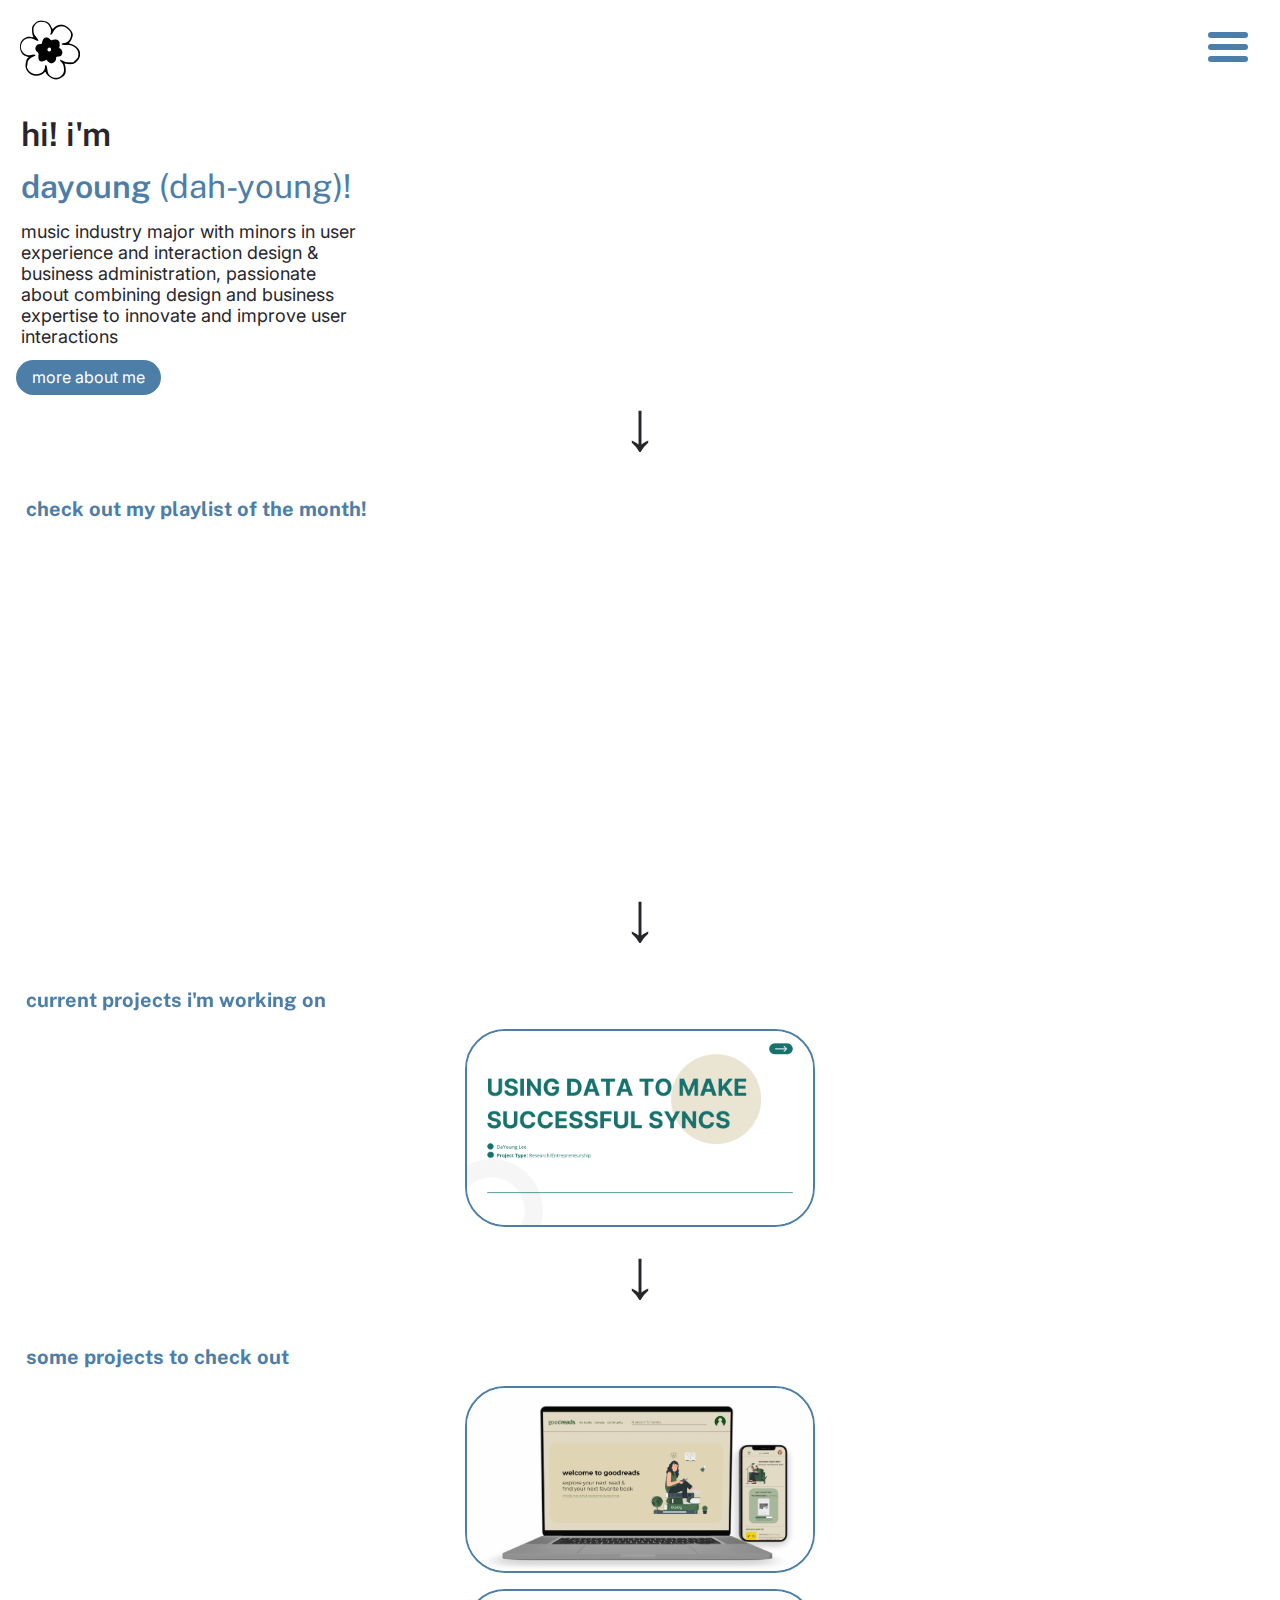
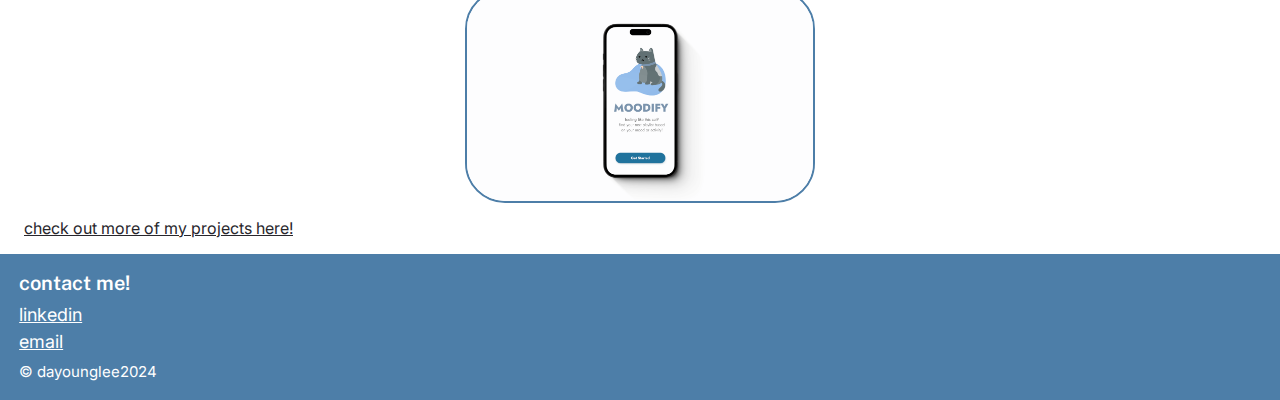
==== commit 724ea7e7: "Style Change" ====
--- a/index.html
+++ b/index.html
@@ -57,7 +57,7 @@
 
 
 <h3>current projects i'm working on</h3>
-<a href="currentproject.html" target="_blank"><img src="media/images/CurrentProjectPicture.png" class="currentprojectpicture" alt="currentprojectpicture" width="350"></a>
+<a href="currentproject.html"><img src="media/images/CurrentProjectPicture.png" class="currentprojectpicture" alt="currentprojectpicture" width="350"></a>
 
 
 
@@ -66,8 +66,8 @@
 
 
 <div class="project-container">
-    <a href="projects-GOODREADS.html" target="_blank"><img src="media/images/GoodreadsMockup.png" class="goodreadsmockup-img" alt="goodreadsmockup" width="350"></a>
-    <a href="projects-MOODIFY.html" target="_blank"><img src="media/images/MoodifyMockup.png" class="moodifymockup-img" alt="moodifymockup" width="350"></a>
+    <a href="projects-GOODREADS.html"><img src="media/images/GoodreadsMockup.png" class="goodreadsmockup-img" alt="goodreadsmockup" width="350"></a>
+    <a href="projects-MOODIFY.html"><img src="media/images/MoodifyMockup.png" class="moodifymockup-img" alt="moodifymockup" width="350"></a>
 </div>
 <a href="myprojects.html" class="myprojectsbtn-link">check out more of my projects here!</a>
 </section>
--- a/styles/stylesheet.css
+++ b/styles/stylesheet.css
@@ -123,7 +123,7 @@
 a{
     font-family: "Inter";
     color: #4D7EA8;
-    font-size: 15px;
+    font-size: 18px;
     line-height: 120%;
 }
 
@@ -173,10 +173,6 @@
     font-family: "Inter";
 }
 
-:link{
-    color: #28262C;
-    font-family: "Inter";
-}
 
 b {
     font-weight: 500;
@@ -289,7 +285,7 @@
     color: #28262C;
     font-style: normal;
     font-weight: 400;
-    font-size: 15px;
+    font-size: 18px;
     line-height: 120%;
 }
 .resume-content .dates{
@@ -297,7 +293,7 @@
     color: #28262C;
     font-style: normal;
     font-weight: 400;
-    font-size: 15px;
+    font-size: 18px;
     line-height: 120%;
     font-style: italic;
 }
@@ -324,7 +320,7 @@
     margin: 0;
 }
 .resume-content{
-    padding: 2rem;
+    padding: 1rem;
 }
 
 .resumepage h4{
@@ -357,6 +353,7 @@
 .moodify-content{
     padding: 1rem;
 }
+
 
 .moodify h1{
     font-family: "PublicSans";
@@ -429,20 +426,16 @@
 
 .TargetAudiencePicture{
     display: block;
-    width: 350px;
-    height: auto;
-    margin-left: -0.4rem;
-    margin-top: 0.5rem;
-    margin-bottom: 1rem;
+    margin: auto;
+    margin-bottom: 1rem;
+    margin-top: 0.5rem;
 }
 
 .GoodreadsLowFi1, .GoodreadsLowFi2 {
-    width: 350px;
-    height: auto;
-    display: block;
-    margin-left: -0.4rem;
-    margin-top: 0.5rem;
-    margin-bottom: 1rem;
+    display: block;
+    margin: auto;
+    margin-bottom: 1rem;
+    margin-top: 0.5rem;
 }
 
 .about-me h1{
@@ -507,118 +500,163 @@
 .currentprojectpicture {
     display: block;
     margin: auto;
+    margin-bottom: 1rem;
+    border: 2px solid #4D7EA8;
+    border-radius: 40px;
+    margin-top: 0.5rem;
+}
+
+.goodreadsmockup-img {
+    display: block;
+    margin: auto;
+    margin-bottom: 1rem;
+    border: 2px solid #4D7EA8;
+    border-radius: 40px;
+    margin-top: 0.5rem;
+}
+
+.moodifymockup-img {
+    display: block;
+    margin: auto;
+    margin-bottom: 1rem;
+    border: 2px solid #4D7EA8;
+    border-radius: 40px;
+    margin-top: 0.5rem;
+}
+
+.myprojects-content {
+    padding:1rem;
+}
+
+.myprojects h1{
+    text-align: center;
+    font-family: "PublicSans";
+    color: #4D7EA8;
+    font-size: 30px;
+    margin: 0;
+    line-height: 120%;
+}
+
+.myprojects h3 {
+    text-align: left;
+    font-family: "PublicSans";
+    color: #28262C;
+    font-size: 20px;
+    margin:0;
+    font-weight: 400;
+}
+
+.myprojects h2{
+    text-align: left;
+    font-family: "PublicSans";
+    color: #28262C;
+    font-weight: 500;
+    font-size: 25px;
+    line-height: 250%;
+    margin: 0;
     margin-top: 1rem;
+    text-decoration: underline;
+}
+
+.my-projects-currentprojectpicture{
+    display: block;
+    margin: auto;
+    margin-bottom: 1rem;
+    border: 2px solid #4D7EA8;
+    border-radius: 40px;
+    margin-top: 0.5rem;
+}
+.haveyaheardmockup-img {
+    display: block;
+    margin: auto;
     margin-bottom: 2rem;
     border: 2px solid #4D7EA8;
     border-radius: 40px;
-    filter: blur(4px);
-}
-
-.goodreadsmockup-img {
-    display: block;
-    margin-bottom:1rem;
-    border: 2px solid #4D7EA8;
-    border-radius: 40px;
-    margin-top: 0.5rem;
-}
-
-.moodifymockup-img {
-    display: block;
-    margin-bottom: 1rem;
-    border: 2px solid #4D7EA8;
-    border-radius: 40px;
-    margin-top: 0.5rem;
-}
-
-.myprojects-content {
-    padding:1rem;
-}
-
-.myprojects h1{
-    text-align: center;
-    font-family: "PublicSans";
-    color: #4D7EA8;
-    font-size: 30px;
-    margin: 0;
-    line-height: 120%;
-}
-
-.myprojects h3 {
-    text-align: left;
-    font-family: "PublicSans";
-    color: #28262C;
-    font-size: 20px;
-    margin:0;
-    font-weight: 400;
-}
-
-.myprojects h2{
-    text-align: left;
-    font-family: "PublicSans";
+    margin-top: 0.5rem;
+}
+.haveyaheard-content{
+    padding: 1rem;
+}
+
+.haveyaheard h1{
+    text-align: left;
+    font-family: "PublicSans";
+    color: #4D7EA8;
+    font-size: 30px;
+    margin: 0;
+    line-height: 110%;
+    font-weight: 700;
+}
+
+.haveyaheard h3{
+    text-align: left;
+    font-family: "Inter";
+    color: #28262C;
+    font-size: 20px;
+    font-weight: 700;
+    line-height: 150%;
+}
+
+
+.haveyaheard h2{
+    text-align: left;
+    font-family: "Inter";
     color: #28262C;
     font-weight: 500;
     font-size: 25px;
-    line-height: 250%;
-    margin: 0;
+    line-height: 120%;
+}
+
+.haveyaheard ul, .haveyaheard li, .haveyaheard p{
+    font-family: "Inter";
+    color: #28262C;
+    font-style: normal;
+    font-weight: 400;
+    font-size: 18px;
+    line-height: 150%;
+}
+
+.currentproject{
+    padding: 1rem;
+}
+.currentproject h1{
+    text-align: left;
+    font-family: "PublicSans";
+    color: #4D7EA8;
+    font-size: 30px;
+    margin: 0;
+    line-height: 110%;
+    font-weight: 700;
     margin-top: 1rem;
-    text-decoration: underline;
-}
-
-.my-projects-currentprojectpicture{
-    display: block;
-    margin-bottom: 1rem;
-    margin-top: 0.5rem;
-    border: 2px solid #4D7EA8;
-    border-radius: 40px;
-    filter: blur(4px);
-}
-.haveyaheardmockup-img {
-    display: block;
-    margin: auto;
-    margin-bottom: 2rem;
-    border: 2px solid #4D7EA8;
-    border-radius: 40px;
-    margin-top: 0.5rem;
-}
-.haveyaheard-content{
-    padding: 1rem;
-}
-
-.haveyaheard h1{
-    text-align: left;
-    font-family: "PublicSans";
-    color: #4D7EA8;
-    font-size: 30px;
-    margin: 0;
-    line-height: 110%;
-    font-weight: 700;
-}
-
-.haveyaheard h3{
-    text-align: left;
-    font-family: "Inter";
-    color: #28262C;
-    font-size: 20px;
-    font-weight: 700;
-    line-height: 150%;
-}
-
-
-.haveyaheard h2{
-    text-align: left;
-    font-family: "Inter";
-    color: #28262C;
-    font-weight: 500;
-    font-size: 25px;
-    line-height: 120%;
-}
-
-.haveyaheard ul, .haveyaheard li, .haveyaheard p{
-    font-family: "Inter";
-    color: #28262C;
-    font-style: normal;
-    font-weight: 400;
-    font-size: 18px;
-    line-height: 150%;
-}
-
+}
+.currentproject h3{
+    text-align: left;
+    font-family: "Inter";
+    color: #28262C;
+    font-size: 20px;
+    font-weight: 700;
+    line-height: 150%;
+}
+
+.currentproject .researchquestion{
+    text-align: left;
+    font-family: "Inter";
+    color: #4D7EA8;
+    font-size: 21px;
+    margin-top: 1rem;
+    margin-bottom: 1rem;
+    font-weight: 700;
+    line-height: 150%;
+    border: 1px solid #4D7EA8;
+    border-radius: 50px;
+    padding: 1.5rem;
+    display: inline-block;
+}
+.currentproject ul, .currentproject li, .currentproject p{
+    font-family: "Inter";
+    color: #28262C;
+    font-style: normal;
+    font-weight: 400;
+    font-size: 18px;
+    line-height: 150%;
+}
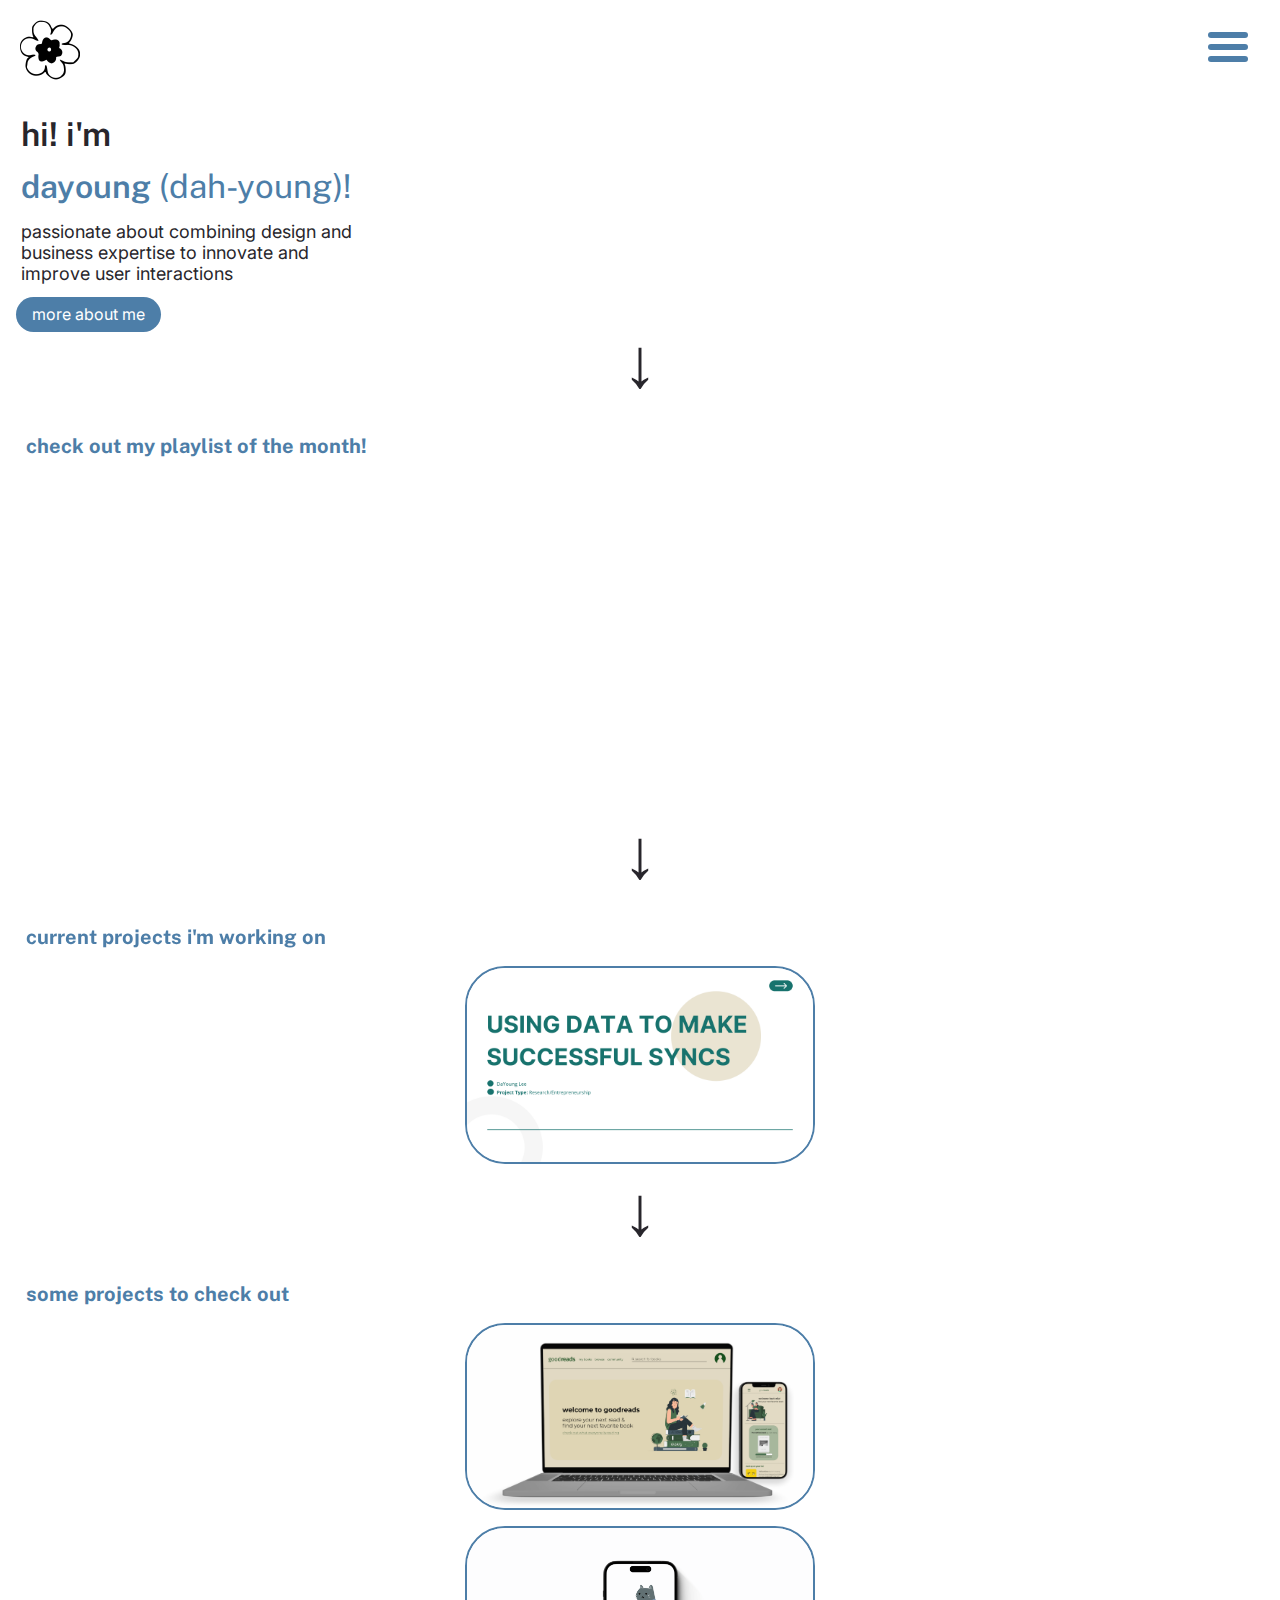
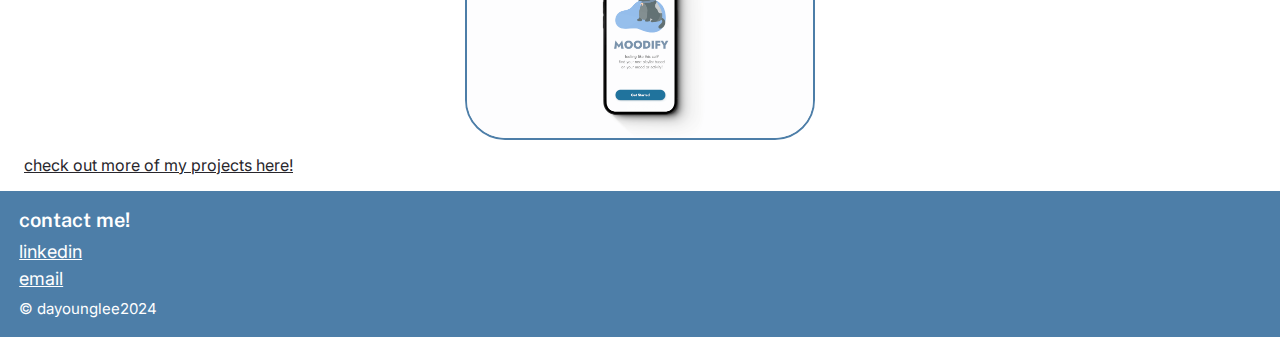
==== commit 3510270b: "Update style" ====
--- a/index.html
+++ b/index.html
@@ -35,7 +35,7 @@
 <section class="body-content">
     <h1 class="hihomepage">hi! i'm</h1>
     <h1 class="dayounghomepage"><b class="dayoungbold">dayoung</b> (dah-young)!</h1>
-    <p class="introhomepage">music industry major with minors in user experience and interaction design & business administration, passionate about combining design and business expertise to innovate and improve user interactions</p>
+    <p class="introhomepage">passionate about combining design and business expertise to innovate and improve user interactions</p>
 
 <a href="aboutme.html" class="btn-link">more about me</a>
 <p class="down-arrow">&#8595;</p>
--- a/styles/stylesheet.css
+++ b/styles/stylesheet.css
@@ -489,13 +489,14 @@
     font-size: 30px;
 }
 
+.about-me-text{
+    margin-bottom: 1rem;
+}
+
 .body-content {
     padding: 1rem;
 }
 
-.myprojects {
-    padding: 1rem;
-}
 
 .currentprojectpicture {
     display: block;
@@ -524,7 +525,7 @@
     margin-top: 0.5rem;
 }
 
-.myprojects-content {
+.my-projects-content {
     padding:1rem;
 }
 
